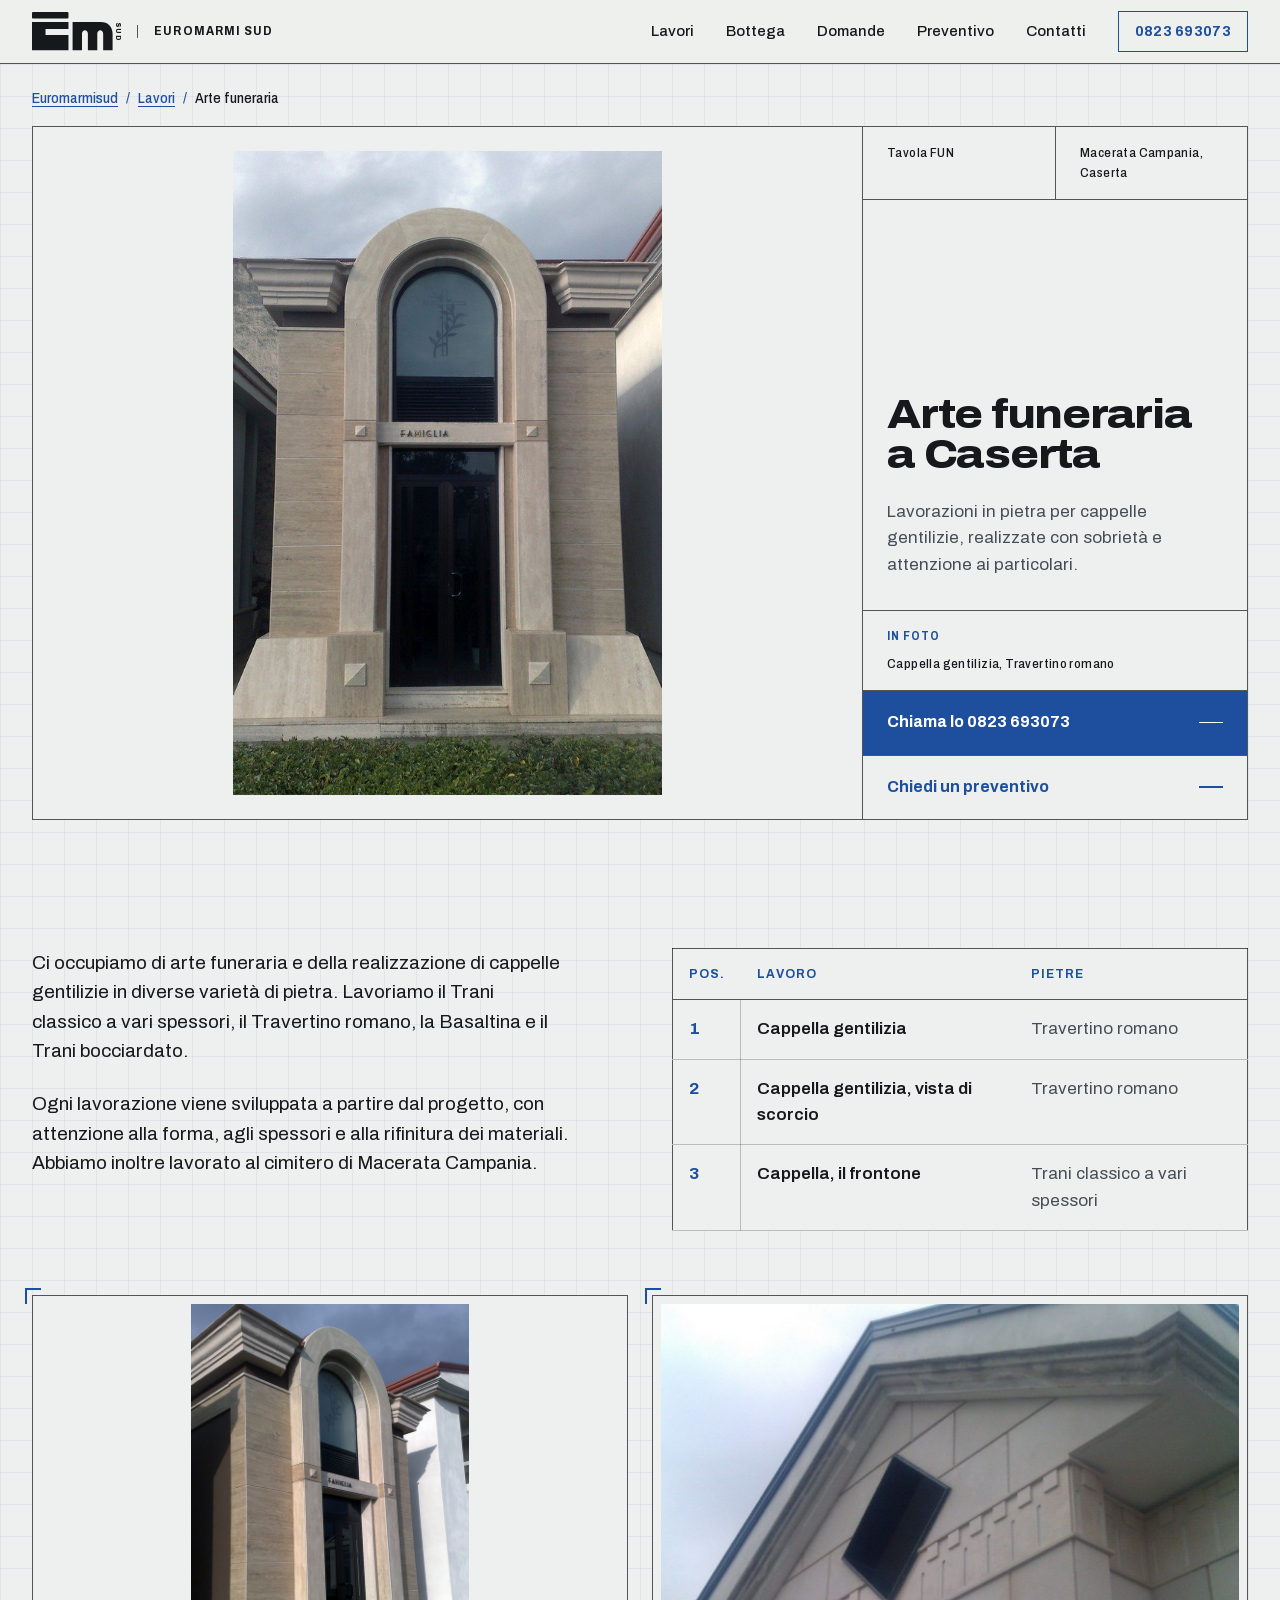
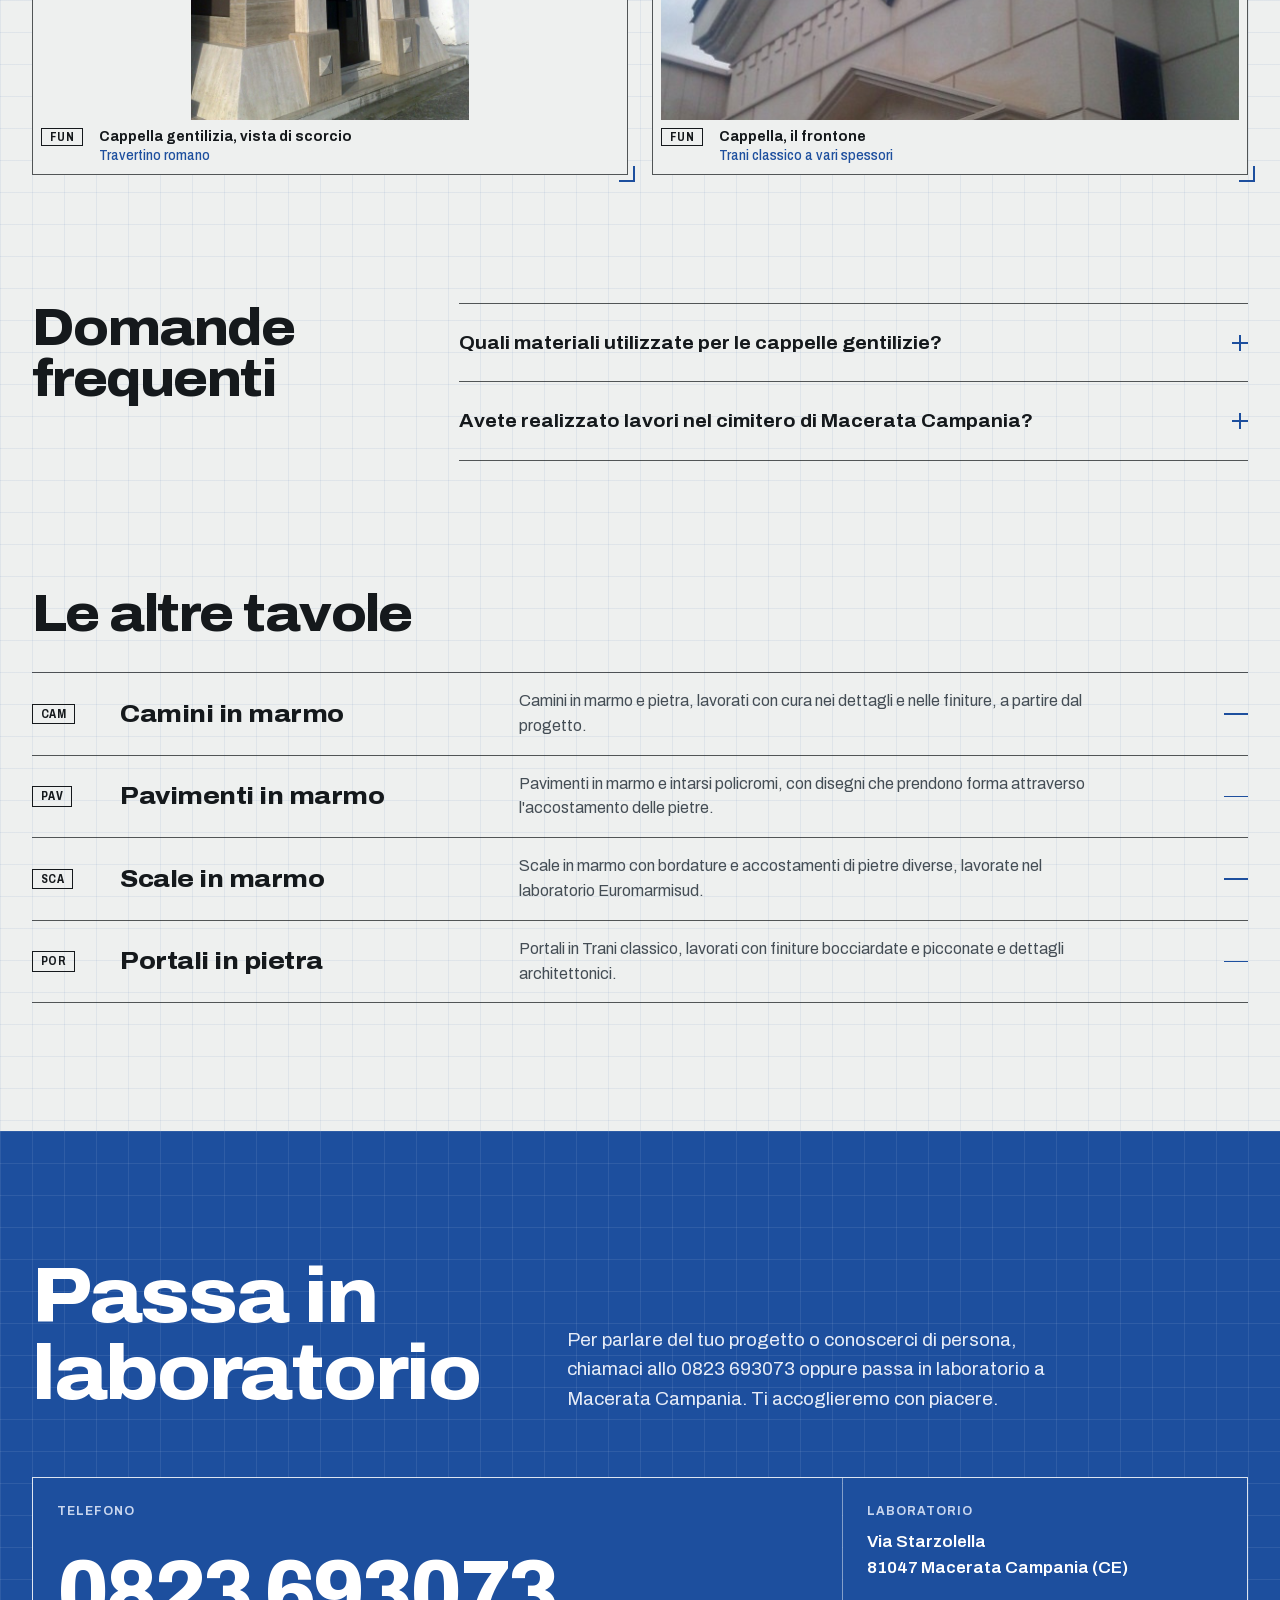
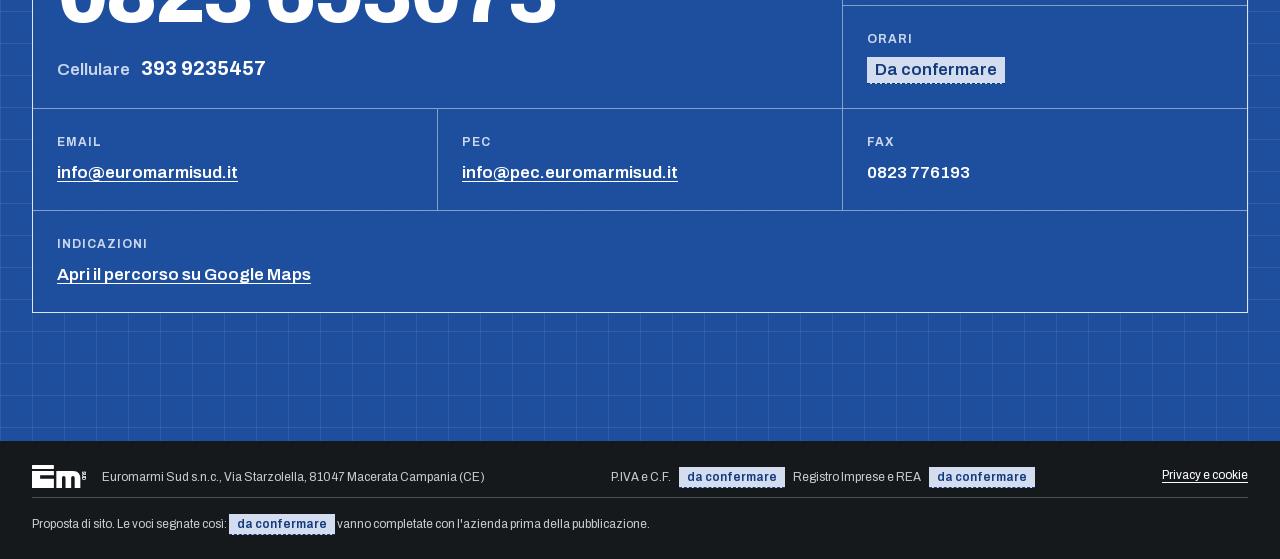
==== arte-funeraria.html @ 67f8120d "Proposta sito Euromarmisud, anteprima nascosta" ====
<!doctype html>
<html lang="it">
<head>
<meta name="robots" content="noindex, nofollow, noarchive">
<meta charset="utf-8">
<meta name="viewport" content="width=device-width, initial-scale=1">
<title>Arte funeraria a Caserta | Euromarmisud</title>
<meta name="description" content="Arte funeraria a Caserta: cappelle gentilizie in Trani classico, Travertino romano, Basaltina e Trani bocciardato.">
<link rel="canonical" href="https://www.euromarmisud.it/arte-funeraria.html">
<meta name="robots" content="index, follow">
<meta name="geo.region" content="IT-CE">
<meta name="geo.placename" content="Macerata Campania">
<meta property="og:type" content="website">
<meta property="og:locale" content="it_IT">
<meta property="og:site_name" content="Euromarmisud">
<meta property="og:title" content="Arte funeraria a Caserta | Euromarmisud">
<meta property="og:description" content="Arte funeraria a Caserta: cappelle gentilizie in Trani classico, Travertino romano, Basaltina e Trani bocciardato.">
<meta property="og:url" content="https://www.euromarmisud.it/arte-funeraria.html">
<meta property="og:image" content="https://www.euromarmisud.it/img/cappella-travertino-romano.jpg">
<meta name="theme-color" content="#eef0ef">
<link rel="icon" href="favicon.svg" type="image/svg+xml">
<link rel="preload" href="font/archivo-normal.woff2" as="font" type="font/woff2" crossorigin>
<link rel="stylesheet" href="stile.css">
<script type="application/ld+json">
{
  "@context": "https://schema.org",
  "@graph": [
    {
      "@type": "Service",
      "name": "Arte funeraria a Caserta",
      "description": "Arte funeraria a Caserta: cappelle gentilizie in Trani classico, Travertino romano, Basaltina e Trani bocciardato.",
      "url": "https://www.euromarmisud.it/arte-funeraria.html",
      "image": "https://www.euromarmisud.it/img/cappella-travertino-romano.jpg",
      "provider": {
        "@type": "HomeAndConstructionBusiness",
        "@id": "https://www.euromarmisud.it/#azienda",
        "name": "Euromarmisud",
        "telephone": "+39 0823 693073",
        "address": {
          "@type": "PostalAddress",
          "streetAddress": "Via Starzolella",
          "postalCode": "81047",
          "addressLocality": "Macerata Campania",
          "addressRegion": "CE",
          "addressCountry": "IT"
        }
      },
      "areaServed": {
        "@type": "AdministrativeArea",
        "name": "Provincia di Caserta"
      }
    },
    {
      "@type": "BreadcrumbList",
      "itemListElement": [
        {
          "@type": "ListItem",
          "position": 1,
          "name": "Euromarmisud",
          "item": "https://www.euromarmisud.it/"
        },
        {
          "@type": "ListItem",
          "position": 2,
          "name": "Arte funeraria",
          "item": "https://www.euromarmisud.it/arte-funeraria.html"
        }
      ]
    },
    {
      "@type": "FAQPage",
      "mainEntity": [
        {
          "@type": "Question",
          "name": "Quali materiali utilizzate per le cappelle gentilizie?",
          "acceptedAnswer": {
            "@type": "Answer",
            "text": "Lavoriamo Trani classico a vari spessori, Travertino romano, Basaltina e Trani bocciardato."
          }
        },
        {
          "@type": "Question",
          "name": "Avete realizzato lavori nel cimitero di Macerata Campania?",
          "acceptedAnswer": {
            "@type": "Answer",
            "text": "Sì, Euromarmisud ha eseguito lavorazioni presso il cimitero di Macerata Campania."
          }
        }
      ]
    }
  ]
}
</script>
</head>
<body>
<a class="salta" href="#inizio">Vai al contenuto</a>

<header class="testata">
  <a class="marchio" href="index.html" aria-label="Euromarmisud, torna all'inizio"><svg class="logo" xmlns="http://www.w3.org/2000/svg" viewBox="0 0 304 136" aria-hidden="true" focusable="false">
  <g fill="currentColor" fill-rule="evenodd">
    <rect x="0" y="0" width="124" height="22" rx="3"/>
    <path d="M0 34 H124 V58 H46 V78 H124 V130 H0 Z"/>
    <path d="M138 130 V34 H234 C258 34 274 50 274 74 V130 Z M170 130 V74 C170 66 175 62 180 62 C185 62 190 66 190 74 V130 Z M222 130 V74 C222 66 227 62 232 62 C237 62 242 66 242 74 V130 Z"/>
    <text x="284" y="34" transform="rotate(90 284 34)" font-family="Archivo, Arial, sans-serif" font-weight="800" font-size="26" letter-spacing="1">SUD</text>
  </g>
</svg><span>Euromarmi Sud</span></a>
  <a class="testata-tel" href="tel:+390823693073">0823 693073</a>
  <button class="menu-bottone" type="button" aria-expanded="false" aria-controls="menu"><span>Menu</span></button>
  <nav id="menu" aria-label="Sezioni">
    <ul>
      <li><a href="index.html#lavori">Lavori</a></li>
      <li><a href="index.html#bottega">Bottega</a></li>
      <li><a href="index.html#domande">Domande</a></li>
      <li><a href="index.html#preventivo">Preventivo</a></li>
      <li><a href="index.html#contatti">Contatti</a></li>
    </ul>
  </nav>
</header>

<main id="inizio">
  <nav class="percorso" aria-label="Percorso"><ol><li><a href="index.html">Euromarmisud</a></li><li><a href="index.html#lavori">Lavori</a></li><li aria-current="page">Arte funeraria</li></ol></nav>

  <section class="apertura foglio" aria-labelledby="titolo">
    <figure class="foglio-foto">
      <img src="img/cappella-travertino-romano.jpg" alt="Cappella gentilizia in Travertino romano, lavoro di Euromarmisud a Macerata Campania" width="576" height="864" fetchpriority="high">
    </figure>
    <div class="cartiglio">
      <div class="cartiglio-riga duo">
        <span>Tavola FUN</span>
        <span>Macerata Campania, Caserta</span>
      </div>
      <div class="cartiglio-titolo">
        <h1 id="titolo">Arte funeraria a Caserta</h1>
        <p>Lavorazioni in pietra per cappelle gentilizie, realizzate con sobrietà e attenzione ai particolari.</p>
      </div>
      <div class="cartiglio-riga cartiglio-dati">
        <span><b>In foto</b>Cappella gentilizia, Travertino romano</span>
      </div>
      <div class="cartiglio-azioni">
        <a class="bottone pieno" href="tel:+390823693073">Chiama lo 0823 693073</a>
        <a class="bottone" href="index.html?lavoro=funeraria#preventivo">Chiedi un preventivo</a>
      </div>
    </div>
  </section>

  <section class="scheda" aria-label="Il lavoro">
    <div class="scheda-testo">
      <p>Ci occupiamo di arte funeraria e della realizzazione di cappelle gentilizie in diverse varietà di pietra. Lavoriamo il Trani classico a vari spessori, il Travertino romano, la Basaltina e il Trani bocciardato.</p><p>Ogni lavorazione viene sviluppata a partire dal progetto, con attenzione alla forma, agli spessori e alla rifinitura dei materiali. Abbiamo inoltre lavorato al cimitero di Macerata Campania.</p>
    </div>
    <div class="distinta">
      <table>
        <caption class="salta-visivo">Lavori e pietre di questa tavola</caption>
        <thead><tr><th scope="col">Pos.</th><th scope="col">Lavoro</th><th scope="col">Pietre</th></tr></thead>
        <tbody><tr><td>1</td><td>Cappella gentilizia</td><td>Travertino romano</td></tr><tr><td>2</td><td>Cappella gentilizia, vista di scorcio</td><td>Travertino romano</td></tr><tr><td>3</td><td>Cappella, il frontone</td><td>Trani classico a vari spessori</td></tr></tbody>
      </table>
    </div>
  </section>

  <section class="pagina-tavole" aria-label="Altri lavori di questa tavola">
    <ol class="tavole poche">
      <li class="tav">
        <figure>
          <img src="img/cappella-travertino-romano-2.jpg" alt="Cappella gentilizia, vista di scorcio in Travertino romano, lavoro di Euromarmisud in provincia di Caserta" width="576" height="864" loading="lazy" class="intera">
          <figcaption><span class="tav-n">FUN</span><span class="tav-t">Cappella gentilizia, vista di scorcio</span><span class="tav-m">Travertino romano</span></figcaption>
        </figure>
      </li>
      <li class="tav">
        <figure>
          <img src="img/cappella-trani-frontone.jpg" alt="Cappella, il frontone in Trani classico a vari spessori, lavoro di Euromarmisud in provincia di Caserta" width="576" height="528" loading="lazy">
          <figcaption><span class="tav-n">FUN</span><span class="tav-t">Cappella, il frontone</span><span class="tav-m">Trani classico a vari spessori</span></figcaption>
        </figure>
      </li>
    </ol>
  </section>

  <section class="domande" aria-labelledby="domande-titolo">
    <h2 id="domande-titolo">Domande frequenti</h2>
    <div class="note">
      <details><summary>Quali materiali utilizzate per le cappelle gentilizie?</summary><p>Lavoriamo Trani classico a vari spessori, Travertino romano, Basaltina e Trani bocciardato.</p></details>
      <details><summary>Avete realizzato lavori nel cimitero di Macerata Campania?</summary><p>Sì, Euromarmisud ha eseguito lavorazioni presso il cimitero di Macerata Campania.</p></details>
    </div>
  </section>

  <section class="altre" aria-labelledby="altre-titolo">
    <h2 id="altre-titolo">Le altre tavole</h2>
    <ul class="indice-tavole">
      <li><a href="camini-in-marmo.html"><span class="tav-n">CAM</span><span class="indice-nome">Camini in marmo</span><span class="indice-frase">Camini in marmo e pietra, lavorati con cura nei dettagli e nelle finiture, a partire dal progetto.</span></a></li>
      <li><a href="pavimenti-e-intarsi.html"><span class="tav-n">PAV</span><span class="indice-nome">Pavimenti in marmo</span><span class="indice-frase">Pavimenti in marmo e intarsi policromi, con disegni che prendono forma attraverso l&#x27;accostamento delle pietre.</span></a></li>
      <li><a href="scale-in-marmo.html"><span class="tav-n">SCA</span><span class="indice-nome">Scale in marmo</span><span class="indice-frase">Scale in marmo con bordature e accostamenti di pietre diverse, lavorate nel laboratorio Euromarmisud.</span></a></li>
      <li><a href="portali-in-pietra.html"><span class="tav-n">POR</span><span class="indice-nome">Portali in pietra</span><span class="indice-frase">Portali in Trani classico, lavorati con finiture bocciardate e picconate e dettagli architettonici.</span></a></li>
    </ul>
  </section>

  <section class="contatti" id="contatti" aria-labelledby="contatti-titolo">
    <h2 id="contatti-titolo">Passa in laboratorio</h2>
    <p class="contatti-invito">Per parlare del tuo progetto o conoscerci di persona, chiamaci allo 0823 693073 oppure passa in laboratorio a Macerata Campania. Ti accoglieremo con piacere.</p>
    <dl class="cartiglio-blu">
      <div class="cella telefono"><dt>Telefono</dt><dd><a href="tel:+390823693073">0823 693073</a><span class="cellulare">Cellulare <a href="tel:+393939235457">393 9235457</a></span></dd></div>
      <div class="cella"><dt>Laboratorio</dt><dd><address>Via Starzolella<br>81047 Macerata Campania (CE)</address></dd></div>
      <div class="cella"><dt>Orari</dt><dd><span class="da-confermare">Da confermare</span></dd></div>
      <div class="cella"><dt>Email</dt><dd><a href="mailto:info@euromarmisud.it">info@euromarmisud.it</a></dd></div>
      <div class="cella"><dt>PEC</dt><dd><a href="mailto:info@pec.euromarmisud.it">info@pec.euromarmisud.it</a></dd></div>
      <div class="cella"><dt>Fax</dt><dd>0823 776193</dd></div>
      <div class="cella strada larga"><dt>Indicazioni</dt><dd><a href="https://www.google.com/maps/search/?api=1&amp;query=Euromarmi%20Sud%20Via%20Starzolella%20Macerata%20Campania" rel="noopener">Apri il percorso su Google Maps</a></dd></div>
    </dl>
  </section>
</main>

<footer class="piede">
  <span class="piede-marchio"><svg class="logo" xmlns="http://www.w3.org/2000/svg" viewBox="0 0 304 136" aria-hidden="true" focusable="false">
  <g fill="currentColor" fill-rule="evenodd">
    <rect x="0" y="0" width="124" height="22" rx="3"/>
    <path d="M0 34 H124 V58 H46 V78 H124 V130 H0 Z"/>
    <path d="M138 130 V34 H234 C258 34 274 50 274 74 V130 Z M170 130 V74 C170 66 175 62 180 62 C185 62 190 66 190 74 V130 Z M222 130 V74 C222 66 227 62 232 62 C237 62 242 66 242 74 V130 Z"/>
    <text x="284" y="34" transform="rotate(90 284 34)" font-family="Archivo, Arial, sans-serif" font-weight="800" font-size="26" letter-spacing="1">SUD</text>
  </g>
</svg>Euromarmi Sud s.n.c., Via Starzolella, 81047 Macerata Campania (CE)</span>
  <span class="piede-legale">P.IVA e C.F. <span class="da-confermare">da confermare</span> Registro Imprese e REA <span class="da-confermare">da confermare</span></span>
  <a href="privacy-e-cookie.html">Privacy e cookie</a>
  <p class="piede-nota">Proposta di sito. Le voci segnate così: <span class="da-confermare">da confermare</span> vanno completate con l'azienda prima della pubblicazione.</p>
</footer>

<script src="tavole.js" defer></script>
</body>
</html>
---- stile.css ----
@font-face {
  font-family: "Archivo";
  src: url("font/archivo-normal.woff2") format("woff2");
  font-weight: 100 900;
  font-stretch: 62% 125%;
  font-style: normal;
  font-display: swap;
}
@font-face {
  font-family: "Archivo";
  src: url("font/archivo-italic.woff2") format("woff2");
  font-weight: 100 900;
  font-stretch: 62% 125%;
  font-style: italic;
  font-display: swap;
}

:root {
  --carrara: #eef0ef;
  --carrara-2: #e1e5e4;
  --inchiostro: #15191c;
  --inchiostro-2: #444d55;
  --azul: #1d4f9e;
  --azul-scuro: #133b7c;
  --azul-velo: #d3ddef;
  --linea: rgba(21, 25, 28, 0.24);
  --linea-forte: rgba(21, 25, 28, 0.72);
  --griglia: rgba(29, 79, 158, 0.07);
  --margine: 32px;
  --ritmo: 128px;
  color-scheme: light;
}

*, *::before, *::after { box-sizing: border-box; }

html {
  scroll-behavior: smooth;
  scroll-padding-top: 80px;
  scrollbar-color: var(--inchiostro-2) var(--carrara-2);
  -webkit-text-size-adjust: 100%;
}

body {
  margin: 0;
  background-color: var(--carrara);
  background-image:
    linear-gradient(var(--griglia) 1px, transparent 1px),
    linear-gradient(90deg, var(--griglia) 1px, transparent 1px);
  background-size: 32px 32px;
  color: var(--inchiostro);
  font-family: "Archivo", system-ui, sans-serif;
  font-size: 1.0625rem;
  line-height: 1.55;
  font-stretch: 100%;
  caret-color: var(--azul);
  text-rendering: optimizeLegibility;
}

::selection { background: var(--azul); color: #fff; }

img { display: block; max-width: 100%; height: auto; }

a { color: inherit; text-underline-offset: 0.2em; text-decoration-thickness: 1px; }

:focus-visible { outline: 2px solid var(--azul); outline-offset: 4px; }

h1, h2, h3 { margin: 0; font-weight: 800; text-wrap: balance; }
p { margin: 0; text-wrap: pretty; }

.salta {
  position: absolute; left: 16px; top: -64px; z-index: 20;
  background: var(--azul); color: #fff; padding: 8px 16px; text-decoration: none;
}
.salta:focus { top: 16px; }

/* Testata */
.testata {
  position: sticky; top: 0; z-index: 10;
  display: flex; align-items: center; gap: 32px;
  height: 64px; padding: 0 var(--margine);
  background: rgba(238, 240, 239, 0.94);
  border-bottom: 1px solid var(--linea-forte);
}
.marchio {
  display: flex; align-items: center; gap: 16px; text-decoration: none; line-height: 1;
  font-size: 0.8125rem; font-weight: 700; font-stretch: 85%; letter-spacing: 0.08em; text-transform: uppercase;
}
.marchio .logo { height: 40px; width: auto; }
.marchio span { padding-left: 16px; border-left: 1px solid var(--linea-forte); }
.cella.telefono dd { display: flex; flex-direction: column; gap: 16px; }
.cellulare { font-weight: 600; color: #c9d6ee; }
.cellulare a { color: #fff; font-size: 1.25rem; font-weight: 700; text-decoration: none; margin-left: 8px; font-variant-numeric: tabular-nums; }
.piede-marchio { display: flex; align-items: center; gap: 16px; }
.piede-marchio .logo { height: 24px; width: auto; color: #fff; }
.testata nav { margin-left: auto; order: 1; }
.testata-tel { order: 2; }
.menu-bottone { display: none; }
.testata ul { display: flex; gap: 32px; margin: 0; padding: 0; list-style: none; }
.testata nav a, .testata-tel {
  font-size: 0.9375rem; font-weight: 500; text-decoration: none;
  padding: 8px 0; border-bottom: 1px solid transparent;
  transition: border-color 200ms ease-out, color 200ms ease-out;
}
.testata nav a:hover { border-color: var(--inchiostro); }
.testata-tel {
  font-weight: 700; font-stretch: 88%; color: var(--azul);
  font-variant-numeric: tabular-nums; letter-spacing: 0.02em;
  padding: 8px 16px; border: 1px solid var(--azul);
}
.testata-tel:hover { background: var(--azul); color: #fff; }

/* Apertura: tavola e cartiglio */
.apertura {
  display: grid;
  grid-template-columns: minmax(0, 1fr) clamp(360px, 30vw, 480px);
  margin: 24px var(--margine) 0;
  min-height: min(calc(100svh - 112px), 880px);
  border: 1px solid var(--linea-forte);
  background: var(--carrara);
}
.tavola-grande {
  margin: 0; padding: 24px;
  border-right: 1px solid var(--linea-forte);
  display: flex; flex-direction: column; justify-content: center; gap: 16px;
}
.disegno { width: 100%; height: auto; display: block; overflow: visible; }
.disegno .cornice-foto { fill: none; stroke: var(--inchiostro); stroke-width: 1.5; }
.disegno path { fill: none; vector-effect: non-scaling-stroke; }
.disegno .traccia path { stroke: var(--azul); stroke-width: 2; opacity: 0.9; }
.disegno .quote path { stroke: var(--azul); stroke-width: 1.25; }
.disegno .tick { stroke: var(--azul); stroke-width: 1.5; fill: none; }
.disegno .richiami path { stroke: var(--inchiostro); stroke-width: 1; }
.disegno text {
  font-family: "Archivo", sans-serif; font-size: 26px; font-weight: 600;
  font-stretch: 80%; fill: var(--inchiostro); letter-spacing: 0.02em;
}
.disegno .quote text { fill: var(--azul); font-size: 32px; font-weight: 700; font-variant-numeric: tabular-nums; }
.disegno .richiami .piccolo { font-size: 22px; font-weight: 400; fill: var(--inchiostro-2); }
.disegno .numeri, .richiami-lista { display: none; }
.disegno .numeri circle { fill: var(--azul); }
.disegno .numeri text { fill: #fff; font-size: 28px; font-weight: 800; }
.richiami-lista {
  margin: 0; padding: 0; list-style: none; counter-reset: richiamo;
  font-size: 0.875rem; font-weight: 600; font-stretch: 85%;
}
.richiami-lista li { counter-increment: richiamo; display: flex; align-items: center; gap: 8px; padding: 8px 0; border-top: 1px solid var(--linea); }
.richiami-lista li::before {
  content: counter(richiamo); display: grid; place-items: center; flex: none;
  width: 24px; height: 24px; border-radius: 50%; background: var(--azul); color: #fff; font-size: 0.75rem; font-weight: 800;
}
.tavola-grande figcaption {
  font-size: 0.8125rem; font-stretch: 80%; font-weight: 500;
  letter-spacing: 0.04em; color: var(--inchiostro-2);
}

.cartiglio { display: grid; grid-template-rows: auto 1fr auto auto; }
.cartiglio-riga {
  display: grid; border-bottom: 1px solid var(--linea-forte);
  font-size: 0.8125rem; font-stretch: 85%; font-weight: 500; letter-spacing: 0.03em;
}
.cartiglio-riga.duo { grid-template-columns: 1fr 1fr; }
.cartiglio-riga span { padding: 16px 24px; }
.cartiglio-riga span + span { border-left: 1px solid var(--linea-forte); }
.cartiglio-riga b {
  display: block; margin-bottom: 8px; font-weight: 700; text-transform: uppercase;
  letter-spacing: 0.08em; font-size: 0.75rem; color: var(--azul);
}
.cartiglio-titolo {
  display: flex; flex-direction: column; justify-content: flex-end; gap: 24px;
  padding: 48px 24px 32px; border-bottom: 1px solid var(--linea-forte);
}
.cartiglio-titolo h1 {
  font-size: clamp(2.25rem, 3.2vw, 3.5rem); line-height: 0.98;
  font-stretch: 112%; letter-spacing: -0.03em;
}
.cartiglio-titolo p { font-size: 1.0625rem; color: var(--inchiostro-2); max-width: 40ch; }
.cartiglio-azioni { display: grid; }
.cartiglio-azioni .bottone + .bottone { border-top: 1px solid var(--linea-forte); }
.bottone {
  display: flex; align-items: center; justify-content: space-between; gap: 16px;
  min-height: 64px; padding: 16px 24px;
  font-weight: 700; font-stretch: 100%; text-decoration: none; font-size: 1rem;
  transition: background-color 200ms ease-out, color 200ms ease-out;
}
.bottone::after {
  content: ""; width: 24px; height: 1.5px; background: currentColor; flex: none;
  transform-origin: right center;
  transition: transform 240ms cubic-bezier(0.16, 1, 0.3, 1);
}
.bottone:hover::after { transform: scaleX(1.667); }
.bottone.pieno { background: var(--azul); color: #fff; }
.bottone.pieno:hover { background: var(--azul-scuro); }
.bottone:not(.pieno) { color: var(--azul); border-top: 1px solid var(--linea-forte); }
.bottone:not(.pieno):hover { background: var(--azul-velo); }

/* Animazione del disegno */
.anima .disegno .traccia path,
.anima .disegno .quote path,
.anima .disegno .richiami path {
  stroke-dasharray: 1; stroke-dashoffset: 1;
  animation: traccia 1400ms cubic-bezier(0.16, 1, 0.3, 1) forwards;
}
.anima .disegno .traccia path:nth-child(2) { animation-delay: 120ms; }
.anima .disegno .traccia path:nth-child(3) { animation-delay: 240ms; }
.anima .disegno .traccia path:nth-child(4) { animation-delay: 360ms; }
.anima .disegno .traccia path:nth-child(5) { animation-delay: 480ms; }
.anima .disegno .traccia path:nth-child(6) { animation-delay: 600ms; }
.anima .disegno .quote path { animation-delay: 900ms; animation-duration: 900ms; }
.anima .disegno .richiami path { animation-delay: 1300ms; animation-duration: 900ms; }
.anima .disegno text, .anima .disegno marker path {
  opacity: 0; animation: compare 600ms ease-out forwards; animation-delay: 1500ms;
}
.anima .disegno .tick { opacity: 0; }
@keyframes traccia { to { stroke-dashoffset: 0; } }
@keyframes compare { to { opacity: 1; } }

/* Lavori */
.lavori { padding: var(--ritmo) var(--margine) 0; }
.lavori-testa {
  display: grid; grid-template-columns: minmax(0, 7fr) minmax(0, 5fr); gap: 48px;
  align-items: end; margin-bottom: 48px;
}
h2 {
  font-size: clamp(2rem, 4vw, 3.75rem); line-height: 1; font-stretch: 112%;
  letter-spacing: -0.03em;
}
.lavori-testa p { color: var(--inchiostro-2); max-width: 48ch; }

.filtri {
  border-top: 1px solid var(--linea-forte); border-bottom: 1px solid var(--linea-forte);
  margin-bottom: 32px;
}
.filtro-tipo { display: flex; flex-wrap: wrap; gap: 8px; padding: 16px 0; border-bottom: 1px solid var(--linea); }
.filtro-tipo button, .azzera {
  font: inherit; font-size: 0.9375rem; font-weight: 600; cursor: pointer;
  min-height: 48px; padding: 8px 16px; color: var(--inchiostro);
  background: transparent; border: 1px solid var(--linea-forte); border-radius: 0;
  transition: background-color 160ms ease-out, color 160ms ease-out;
}
.filtro-tipo button:hover { background: var(--azul-velo); }
.filtro-tipo button[aria-pressed="true"] { background: var(--azul); border-color: var(--azul); color: #fff; }

.legenda { display: grid; grid-template-columns: minmax(0, 3fr) minmax(0, 9fr); gap: 32px; padding: 24px 0; }
.legenda-testo { font-size: 0.9375rem; color: var(--inchiostro-2); }
.campioni {
  display: flex; flex-wrap: wrap; gap: 16px 8px; margin: 0; padding: 0; list-style: none;
}
.campioni button {
  display: flex; flex-direction: column; align-items: flex-start; gap: 8px; width: 96px;
  padding: 0; font: inherit; font-size: 0.75rem; font-weight: 600; font-stretch: 85%;
  line-height: 1.25; text-align: left; letter-spacing: 0.02em;
  color: var(--inchiostro); background: none; border: 0; cursor: pointer;
}
.campioni img {
  width: 96px; height: 64px; object-fit: cover;
  outline: 1px solid var(--linea-forte); outline-offset: 0;
  transition: outline-color 160ms ease-out, outline-offset 160ms ease-out, filter 200ms ease-out;
}
.campioni button:hover img { outline-offset: 4px; }
.campioni button[aria-pressed="true"] { color: var(--azul); }
.campioni button[aria-pressed="true"] img { outline: 2px solid var(--azul); outline-offset: 4px; }

.vuoto { display: flex; align-items: center; gap: 16px; padding: 32px 0; color: var(--inchiostro-2); }
.vuoto[hidden] { display: none; }

.tavole {
  display: grid; grid-template-columns: repeat(12, minmax(0, 1fr));
  grid-auto-rows: 320px; grid-auto-flow: dense; gap: 24px;
  margin: 0; padding: 0; list-style: none;
}
.tav { grid-column: span 4; min-height: 0; transition: opacity 320ms ease-out, filter 320ms ease-out; }
.tav.larga { grid-column: span 8; grid-row: span 2; }
.tav.alta { grid-row: span 2; }
.tav[hidden] { display: none; }
.tav.spenta { opacity: 0.2; filter: grayscale(1); }
.tav figure {
  position: relative; height: 100%; margin: 0; display: flex; flex-direction: column;
  background: var(--carrara); border: 1px solid var(--linea-forte); padding: 8px;
}
.tav figure::before, .tav figure::after, .bottega-mano::before {
  content: ""; position: absolute; width: 16px; height: 16px; pointer-events: none;
  border-color: var(--azul); border-style: solid; border-width: 0;
}
.tav figure::before { top: -8px; left: -8px; border-top-width: 2px; border-left-width: 2px; }
.tav figure::after { bottom: -8px; right: -8px; border-bottom-width: 2px; border-right-width: 2px; }
.tav img { flex: 1; min-height: 0; width: 100%; object-fit: cover; }
.tav figcaption {
  display: grid; grid-template-columns: auto 1fr; column-gap: 16px; row-gap: 0;
  padding: 8px 0 0; font-size: 0.875rem; line-height: 1.35;
}
.tav-n, .bottega-mano .tav-n {
  grid-row: span 2; align-self: start; padding: 0 8px;
  font-size: 0.75rem; font-weight: 700; font-stretch: 80%; letter-spacing: 0.04em;
  border: 1px solid var(--inchiostro); font-variant-numeric: tabular-nums;
}
.tav-t { font-weight: 700; }
.tav-m, .bottega-mano .tav-m { color: var(--azul); font-stretch: 90%; font-weight: 500; }

.progetti {
  display: grid; grid-template-columns: minmax(0, 3fr) minmax(0, 4fr) minmax(0, 5fr); gap: 32px;
  margin-top: 64px; padding-top: 24px; border-top: 1px solid var(--linea-forte);
}
.progetti h3 { font-size: 1.5rem; font-stretch: 112%; letter-spacing: -0.02em; line-height: 1.1; }
.progetti p { color: var(--inchiostro-2); }
.progetti ul { margin: 0; padding: 0; list-style: none; columns: 2; column-gap: 32px; }
.progetti li { padding: 8px 0; border-bottom: 1px solid var(--linea); break-inside: avoid; font-weight: 500; }

/* Bottega */
.bottega {
  display: grid; grid-template-columns: repeat(12, minmax(0, 1fr)); gap: 48px 32px;
  padding: var(--ritmo) var(--margine) 0;
}
.bottega-storia { grid-column: 1 / span 6; display: flex; flex-direction: column; gap: 24px; }
.bottega-storia h2 { margin-bottom: 16px; }
.bottega-storia p { max-width: 62ch; }
.bottega-mano { grid-column: 8 / span 5; margin: 0; align-self: end; position: relative; }
.bottega-mano::before { top: -8px; left: -8px; border-top-width: 2px; border-left-width: 2px; }
.bottega-mano figcaption { display: grid; grid-template-columns: auto 1fr; column-gap: 16px; }
.bottega-mano .mano { grid-column: 1 / -1; margin-top: 16px; }
.bottega-mano img { width: 100%; aspect-ratio: 4 / 3; object-fit: cover; border: 1px solid var(--linea-forte); padding: 8px; background: var(--carrara); }
.bottega-mano figcaption { margin-top: 16px; font-size: 0.9375rem; }
.bottega-mano .mano { color: var(--inchiostro-2); max-width: 48ch; }

.distinta { grid-column: 1 / -1; display: grid; grid-template-columns: minmax(0, 4fr) minmax(0, 8fr); gap: 32px; }
.distinta h3 { font-size: 1.5rem; font-stretch: 112%; letter-spacing: -0.02em; line-height: 1.1; margin-bottom: 16px; }
.distinta > p { color: var(--inchiostro-2); grid-column: 1; grid-row: 2; align-self: start; }
.distinta { grid-template-rows: auto auto 1fr; }
.distinta table { grid-column: 2; grid-row: 1 / span 3; width: 100%; border-collapse: collapse; border: 1px solid var(--linea-forte); background: var(--carrara); }
.distinta th, .distinta td { padding: 16px; text-align: left; border-bottom: 1px solid var(--linea); vertical-align: top; }
.distinta th {
  font-size: 0.75rem; font-weight: 700; text-transform: uppercase; letter-spacing: 0.08em;
  color: var(--azul); border-bottom-color: var(--linea-forte);
}
.distinta td:first-child { width: 64px; font-variant-numeric: tabular-nums; font-weight: 700; color: var(--azul); border-right: 1px solid var(--linea); }
.distinta td:nth-child(2) { font-weight: 600; }
.distinta td:last-child { color: var(--inchiostro-2); }

/* Domande */
.domande {
  display: grid; grid-template-columns: minmax(0, 4fr) minmax(0, 8fr); gap: 32px;
  padding: var(--ritmo) var(--margine);
}
.note { border-top: 1px solid var(--linea-forte); }
.note details { border-bottom: 1px solid var(--linea-forte); }
.note summary {
  display: flex; justify-content: space-between; align-items: center; gap: 24px;
  padding: 24px 0; cursor: pointer; list-style: none;
  font-size: 1.1875rem; font-weight: 700; font-stretch: 105%;
}
.note summary::-webkit-details-marker { display: none; }
.note summary::after {
  content: ""; flex: none; width: 16px; height: 16px;
  background:
    linear-gradient(var(--azul), var(--azul)) center / 16px 2px no-repeat,
    linear-gradient(var(--azul), var(--azul)) center / 2px 16px no-repeat;
  transition: transform 240ms cubic-bezier(0.16, 1, 0.3, 1);
}
.note details[open] summary::after { transform: rotate(45deg); }
.note summary:hover { color: var(--azul); }
.note details p { padding: 0 48px 24px 0; color: var(--inchiostro-2); max-width: 64ch; }

/* Contatti: il cartiglio blu */
.contatti {
  background-color: var(--azul);
  background-image:
    linear-gradient(rgba(255, 255, 255, 0.08) 1px, transparent 1px),
    linear-gradient(90deg, rgba(255, 255, 255, 0.08) 1px, transparent 1px);
  background-size: 32px 32px;
  color: #fff;
  padding: var(--ritmo) var(--margine);
  display: grid; grid-template-columns: minmax(0, 5fr) minmax(0, 7fr); gap: 32px 48px;
}
.contatti ::selection { background: #fff; color: var(--azul); }
.contatti :focus-visible { outline-color: #fff; }
.contatti h2 { font-size: clamp(2.5rem, 6vw, 5.5rem); }
.contatti-invito { align-self: end; font-size: 1.1875rem; max-width: 44ch; color: #e6ecf7; }
.cartiglio-blu {
  grid-column: 1 / -1; margin: 32px 0 0;
  display: grid; grid-template-columns: repeat(3, minmax(0, 1fr));
  gap: 1px; background: rgba(255, 255, 255, 0.45);
  border: 1px solid rgba(255, 255, 255, 0.72);
}
.cella { padding: 24px; background: var(--azul); }
.cella.telefono { grid-column: span 2; grid-row: span 2; display: flex; flex-direction: column; justify-content: space-between; }
.cella.telefono > dd > a {
  font-size: clamp(2.5rem, 7vw, 6rem); font-weight: 800; font-stretch: 90%;
  letter-spacing: -0.03em; line-height: 1; text-decoration: none; font-variant-numeric: tabular-nums;
}
.cella.telefono > dd > a:hover { text-decoration: underline; text-decoration-thickness: 2px; }
.cella dt {
  font-size: 0.75rem; font-weight: 700; text-transform: uppercase; letter-spacing: 0.08em;
  color: #c9d6ee; margin-bottom: 8px;
}
.cella dd { margin: 0; font-weight: 600; overflow-wrap: anywhere; }
.cella address { font-style: normal; }

.piede {
  display: flex; flex-wrap: wrap; justify-content: space-between; gap: 8px 32px;
  padding: 24px var(--margine); background: var(--inchiostro); color: #c5cbd0;
  font-size: 0.8125rem; font-stretch: 90%;
}

/* Schermi medi */
@media (max-width: 1100px) {
  .testata ul { gap: 24px; }
  .apertura { grid-template-columns: 1fr; }
  .cartiglio { order: -1; border-bottom: 1px solid var(--linea-forte); }
  .tavola-grande { border-right: 0; }
  .cartiglio-azioni { grid-template-columns: 1fr 1fr; }
  .bottone:not(.pieno) { border-top: 0; border-left: 1px solid var(--linea-forte); }
  .tavole { grid-template-columns: repeat(2, minmax(0, 1fr)); grid-auto-rows: 280px; }
  .tav, .tav.alta { grid-column: span 1; }
  .tav.larga { grid-column: span 2; }
  .legenda { grid-template-columns: 1fr; gap: 16px; }
  .bottega-storia { grid-column: 1 / -1; }
  .bottega-mano { grid-column: 1 / span 9; }
  .distinta { grid-template-columns: 1fr; }
  .distinta > p, .distinta table { grid-column: 1; grid-row: auto; }
  .progetti { grid-template-columns: 1fr 1fr; }
  .progetti ul { grid-column: 1 / -1; }
}

/* Telefono */
@media (max-width: 720px) {
  :root { --margine: 16px; --ritmo: 80px; }
  body { font-size: 1rem; }
  .testata { gap: 16px; height: 56px; }
  .testata-tel { order: 0; margin-left: auto; padding: 8px; min-height: 40px; display: flex; align-items: center; font-size: 0.875rem; }
  .menu-bottone {
    display: flex; align-items: center; order: 1; min-height: 40px; padding: 8px; cursor: pointer;
    font: inherit; font-size: 0.875rem; font-weight: 700; color: var(--inchiostro);
    background: none; border: 1px solid var(--linea-forte); border-radius: 0;
  }
  .testata nav {
    display: none; position: absolute; top: 56px; left: 0; right: 0; margin: 0; order: 2;
    background: var(--carrara); border-bottom: 1px solid var(--linea-forte);
  }
  .testata nav.aperto { display: block; }
  .testata ul { display: block; }
  .testata nav li + li { border-top: 1px solid var(--linea); }
  .testata nav a { display: flex; align-items: center; min-height: 56px; padding: 8px 16px; font-size: 1.0625rem; font-weight: 600; }
  .marchio { min-height: 48px; }
  .marchio .logo { height: 32px; }
  .marchio span { display: none; }
  .apertura { margin-top: 16px; }
  .cartiglio-riga span { padding: 8px 16px; }
  .cartiglio-titolo { padding: 32px 16px 24px; gap: 16px; }
  .cartiglio-azioni { grid-template-columns: 1fr; }
  .bottone { padding: 16px; }
  .bottone:not(.pieno) { border-left: 0; border-top: 1px solid var(--linea-forte); }
  .tavola-grande { padding: 16px 8px 16px 16px; }
  .lavori-testa { grid-template-columns: 1fr; gap: 16px; margin-bottom: 32px; }
  .campioni { flex-wrap: nowrap; overflow-x: auto; margin: 0 -16px; padding: 8px 16px; scrollbar-width: thin; }
  .campioni li { flex: none; }
  .campioni button, .campioni img { width: 80px; }
  .campioni img { height: 56px; }
  .tavole { grid-template-columns: 1fr; grid-auto-rows: auto; gap: 16px; }
  .tav, .tav.alta, .tav.larga { grid-column: auto; grid-row: auto; }
  .tav img { aspect-ratio: 3 / 2; flex: none; }
  .tav.alta img { aspect-ratio: 4 / 5; }
  .progetti { grid-template-columns: 1fr; gap: 16px; }
  .progetti ul { columns: 1; }
  .bottega { grid-template-columns: 1fr; gap: 40px; }
  .bottega-storia, .bottega-mano, .distinta { grid-column: 1; }
  .distinta th, .distinta td { padding: 8px; font-size: 0.9375rem; }
  .distinta td:first-child { width: 40px; }
  .domande { grid-template-columns: 1fr; gap: 16px; }
  .note summary { font-size: 1.0625rem; padding: 16px 0; }
  .note details p { padding-right: 0; }
  .contatti { grid-template-columns: 1fr; }
  .cartiglio-blu { grid-template-columns: 1fr; margin-top: 16px; }
  .cella { padding: 16px; }
  .disegno .richiami { display: none; }
  .disegno .numeri, .richiami-lista { display: block; }
  .apertura { display: flex; flex-direction: column; min-height: 0; }
  .cartiglio { order: -1; display: flex; flex-direction: column; border-bottom: 1px solid var(--linea-forte); }
  .cartiglio-azioni { order: 3; }
  .cartiglio-azioni + .cartiglio-dati, .cartiglio-dati { order: 4; border-bottom: 0; border-top: 1px solid var(--linea-forte); }
  .cartiglio-titolo { order: 2; }
  .disegno .quote text { font-size: 48px; }
  .cella.telefono { grid-column: auto; grid-row: auto; }
}

/* Da confermare: visibile ma non urlato */
.da-confermare {
  display: inline-block; padding: 0 8px; font-weight: 600; font-style: normal;
  color: var(--azul-scuro); background: var(--azul-velo); border-bottom: 1px dashed var(--azul-scuro);
}

/* Indice delle tavole */
.indice-tavole { margin: 0 0 64px; padding: 0; list-style: none; border-top: 1px solid var(--linea-forte); }
.indice-tavole li { border-bottom: 1px solid var(--linea-forte); }
.indice-tavole a {
  display: grid; grid-template-columns: 64px minmax(0, 4fr) minmax(0, 7fr) 48px; gap: 24px; align-items: center;
  min-height: 80px; padding: 16px 0; text-decoration: none;
  transition: background-color 200ms ease-out, padding 240ms cubic-bezier(0.16, 1, 0.3, 1);
}
.indice-tavole .tav-n { grid-row: auto; justify-self: start; align-self: center; }
.indice-nome { font-size: 1.5rem; font-weight: 800; font-stretch: 112%; letter-spacing: -0.02em; line-height: 1.1; }
.indice-frase { color: var(--inchiostro-2); font-size: 1rem; max-width: 64ch; }
.indice-tavole a::after {
  content: ""; width: 24px; height: 1.5px; background: var(--azul); justify-self: end;
  transform-origin: right center; transition: transform 240ms cubic-bezier(0.16, 1, 0.3, 1);
}
.indice-tavole a:hover { background: var(--azul-velo); padding-left: 16px; padding-right: 16px; }
.indice-tavole a:hover::after { transform: scaleX(1.667); }

/* Modulo preventivo */
.preventivo {
  display: grid; grid-template-columns: minmax(0, 4fr) minmax(0, 8fr); gap: 32px;
  padding: 0 var(--margine) var(--ritmo);
}
.preventivo-testa { display: flex; flex-direction: column; gap: 24px; }
.preventivo-testa p { color: var(--inchiostro-2); max-width: 44ch; }
.preventivo-alt a { color: var(--azul); font-weight: 700; }
.modulo {
  display: grid; grid-template-columns: repeat(3, minmax(0, 1fr)); gap: 1px;
  background: var(--linea-forte); border: 1px solid var(--linea-forte);
}
.campo { display: flex; flex-direction: column; background: var(--carrara); min-width: 0; }
.campo.largo, .modulo-fine, .modulo-esito { grid-column: 1 / -1; }
.campo label {
  padding: 16px 16px 0; font-size: 0.75rem; font-weight: 700; line-height: 1.25;
  text-transform: uppercase; letter-spacing: 0.08em; color: var(--azul);
}
.campo input, .campo select, .campo textarea {
  width: 100%; min-height: 48px; padding: 8px 16px 16px; margin: 0;
  font: inherit; font-size: 1.0625rem; color: var(--inchiostro);
  background: transparent; border: 0; border-radius: 0; resize: vertical;
}
.campo select {
  cursor: pointer; appearance: none; -webkit-appearance: none;
  background: url("data:image/svg+xml,%3Csvg xmlns='http://www.w3.org/2000/svg' width='16' height='8' viewBox='0 0 16 8'%3E%3Cpath d='M1 1l7 6 7-6' fill='none' stroke='%231d4f9e' stroke-width='2'/%3E%3C/svg%3E") no-repeat right 16px top 16px;
}
.campo:focus-within { outline: 2px solid var(--azul); outline-offset: -2px; }
.campo input:focus-visible, .campo select:focus-visible, .campo textarea:focus-visible { outline: 0; }
.campo [aria-invalid="true"] { background: var(--azul-velo); }
.errore { padding: 0 16px 16px; font-size: 0.9375rem; font-weight: 700; color: var(--azul-scuro); }
.errore[hidden], .modulo-esito[hidden] { display: none; }
.modulo-fine { display: grid; grid-template-columns: minmax(0, 1fr) minmax(0, 1fr); background: var(--carrara); }
.modulo-fine p { align-self: center; padding: 16px; font-size: 0.9375rem; color: var(--inchiostro-2); }
.modulo-fine a, .modulo-esito a { color: var(--azul); }
.modulo-fine .bottone { width: 100%; font: inherit; font-weight: 700; text-align: left; border: 0; cursor: pointer; }
.modulo-esito { padding: 16px; font-weight: 600; background: var(--azul-velo); }

.cella.larga { grid-column: 1 / -1; }
.piede a { color: #fff; }
.piede-legale { display: flex; flex-wrap: wrap; align-items: center; gap: 8px; }
.piede-nota { flex-basis: 100%; padding-top: 16px; border-top: 1px solid rgba(255, 255, 255, 0.24); }

/* Pagine dei lavori */
.percorso { margin: 24px var(--margine) 0; font-size: 0.875rem; font-weight: 500; font-stretch: 90%; }
.percorso ol { display: flex; flex-wrap: wrap; gap: 8px; margin: 0; padding: 0; list-style: none; }
.percorso li + li::before { content: "/"; margin-right: 8px; color: var(--azul); }
.percorso a { color: var(--azul); }
.apertura.foglio { margin-top: 16px; min-height: 0; }
.foglio-foto { position: relative; margin: 0; padding: 24px; border-right: 1px solid var(--linea-forte); display: flex; min-height: 0; }
.foglio-foto img { width: 100%; height: min(calc(100svh - 256px), 720px); min-height: 400px; object-fit: contain; }
.scheda {
  display: grid; grid-template-columns: minmax(0, 6fr) minmax(0, 6fr); gap: 32px 64px;
  padding: var(--ritmo) var(--margine) 0;
}
.scheda-testo { display: flex; flex-direction: column; gap: 24px; font-size: 1.1875rem; }
.scheda-testo p { max-width: 58ch; }
.scheda .distinta { display: block; grid-column: auto; }
.scheda .distinta table { width: 100%; }
.pagina-tavole { padding: 64px var(--margine) 0; }
.pagina-tavole .tavole.poche { grid-template-columns: repeat(2, minmax(0, 1fr)); grid-auto-rows: 480px; }
.pagina-tavole .tavole.poche .tav { grid-column: span 1; grid-row: auto; }
.tav img.intera { object-fit: contain; }
.altre { padding: 0 var(--margine) var(--ritmo); }
.altre h2 { margin-bottom: 32px; }
.altre .indice-tavole { margin: 0; }

/* Privacy */
.legale {
  display: grid; grid-template-columns: minmax(0, 4fr) minmax(0, 8fr); gap: 32px 64px;
  padding: 64px var(--margine) var(--ritmo);
}
.legale h1 { font-size: clamp(2rem, 4vw, 3.75rem); line-height: 1; font-stretch: 112%; letter-spacing: -0.03em; }
.legale-testo { display: flex; flex-direction: column; gap: 16px; max-width: 70ch; }
.legale-testo h2 { font-size: 1.5rem; letter-spacing: -0.02em; line-height: 1.1; margin-top: 32px; }
.legale-testo h2:first-child { margin-top: 0; }
.legale-testo ul { margin: 0; padding-left: 24px; }
.legale-testo a { color: var(--azul); }

@media (max-width: 1100px) {
  .foglio-foto { border-right: 0; }
  .foglio-foto img { height: auto; max-height: 640px; }
  .preventivo, .scheda, .legale { grid-template-columns: 1fr; }
  .indice-tavole a { grid-template-columns: 64px minmax(0, 1fr) 32px; gap: 8px 16px; }
  .indice-tavole a::after { grid-column: 3; grid-row: 1; }
  .indice-frase { grid-column: 2 / -1; }
}
@media (max-width: 720px) {
  .modulo { grid-template-columns: 1fr; }
  .modulo-fine { grid-template-columns: 1fr; }
  .foglio-foto { padding: 8px; }
  .scheda-testo { font-size: 1.0625rem; }
  .pagina-tavole .tavole.poche { grid-template-columns: 1fr; grid-auto-rows: auto; }
  .indice-tavole a { grid-template-columns: 48px minmax(0, 1fr) 24px; }
  .indice-nome { font-size: 1.25rem; }
  .indice-tavole { margin-bottom: 48px; }
  .legale { padding-top: 32px; }
  .piede-legale { align-items: flex-start; }
}

@media (prefers-reduced-motion: reduce) {
  html { scroll-behavior: auto; }
  *, *::before, *::after { animation: none !important; transition: none !important; }
}

.salta-visivo { position: absolute; width: 1px; height: 1px; overflow: hidden; clip-path: inset(50%); white-space: nowrap; }
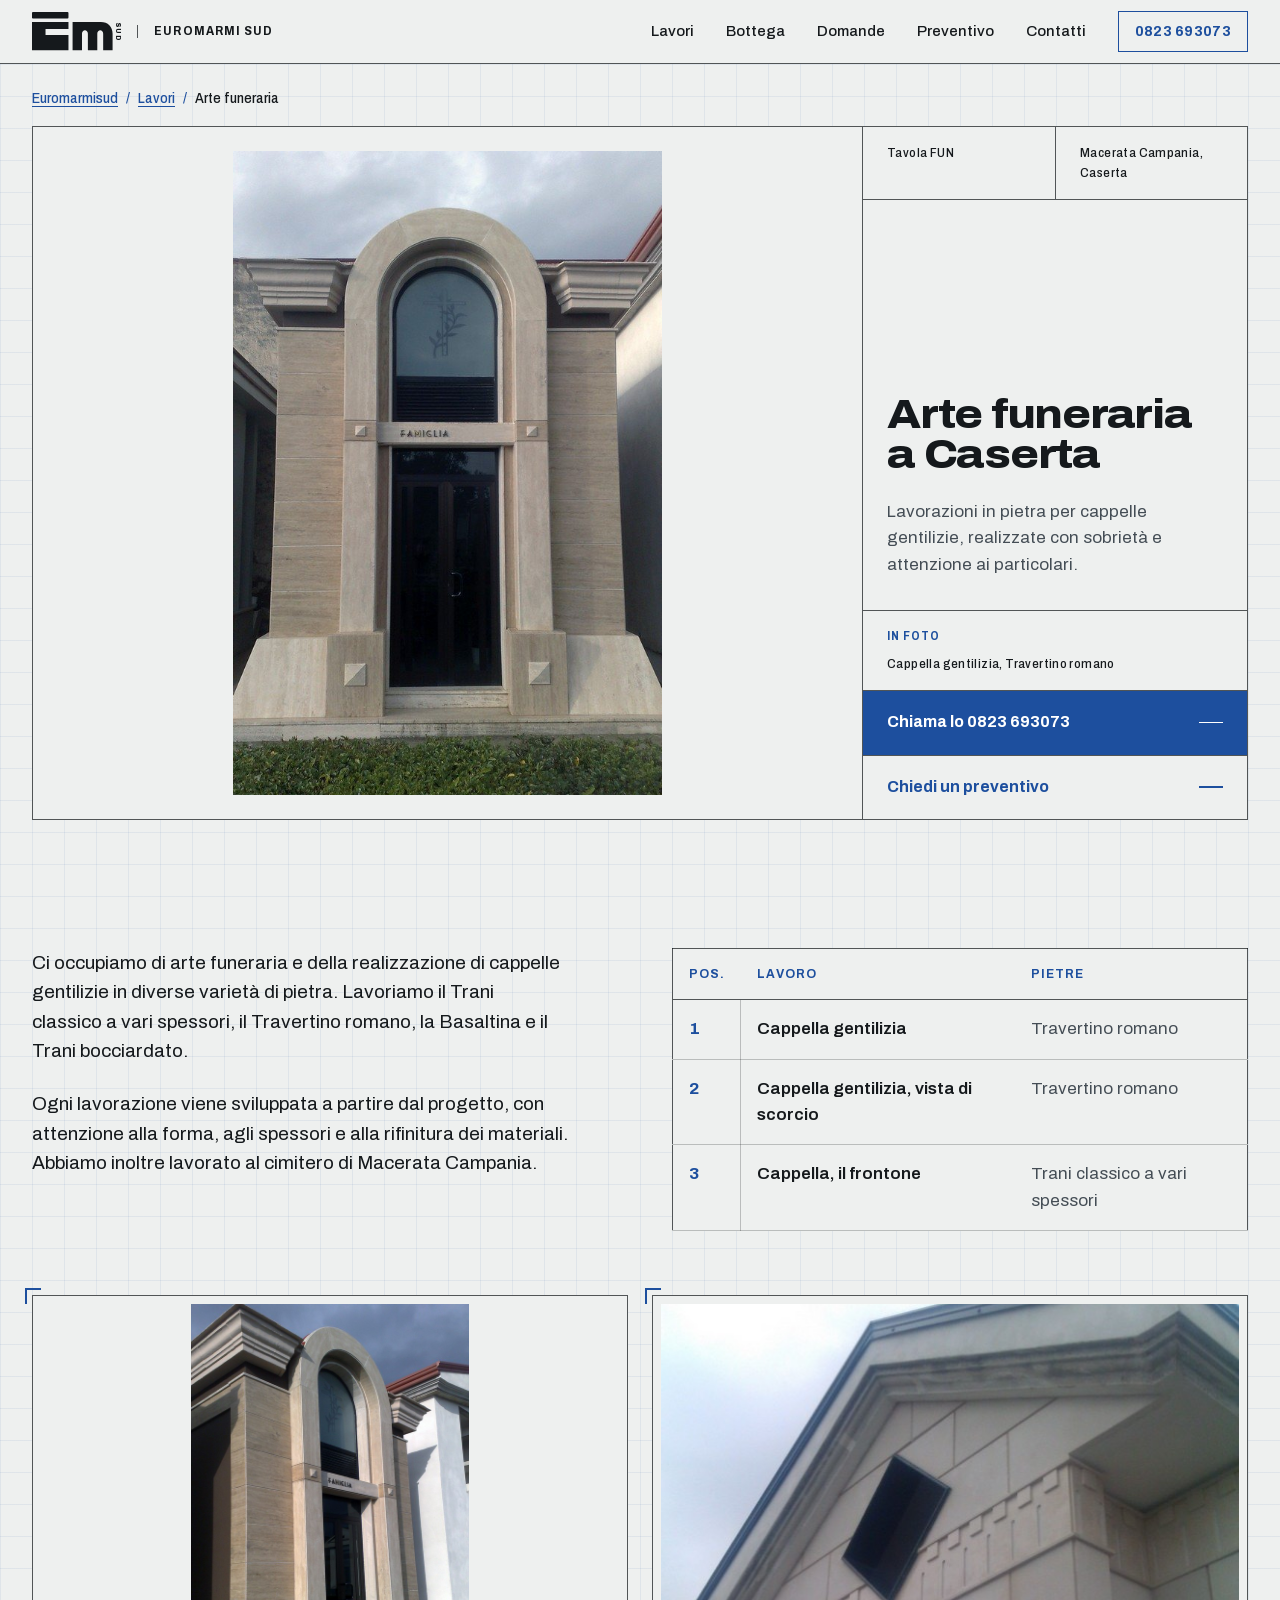
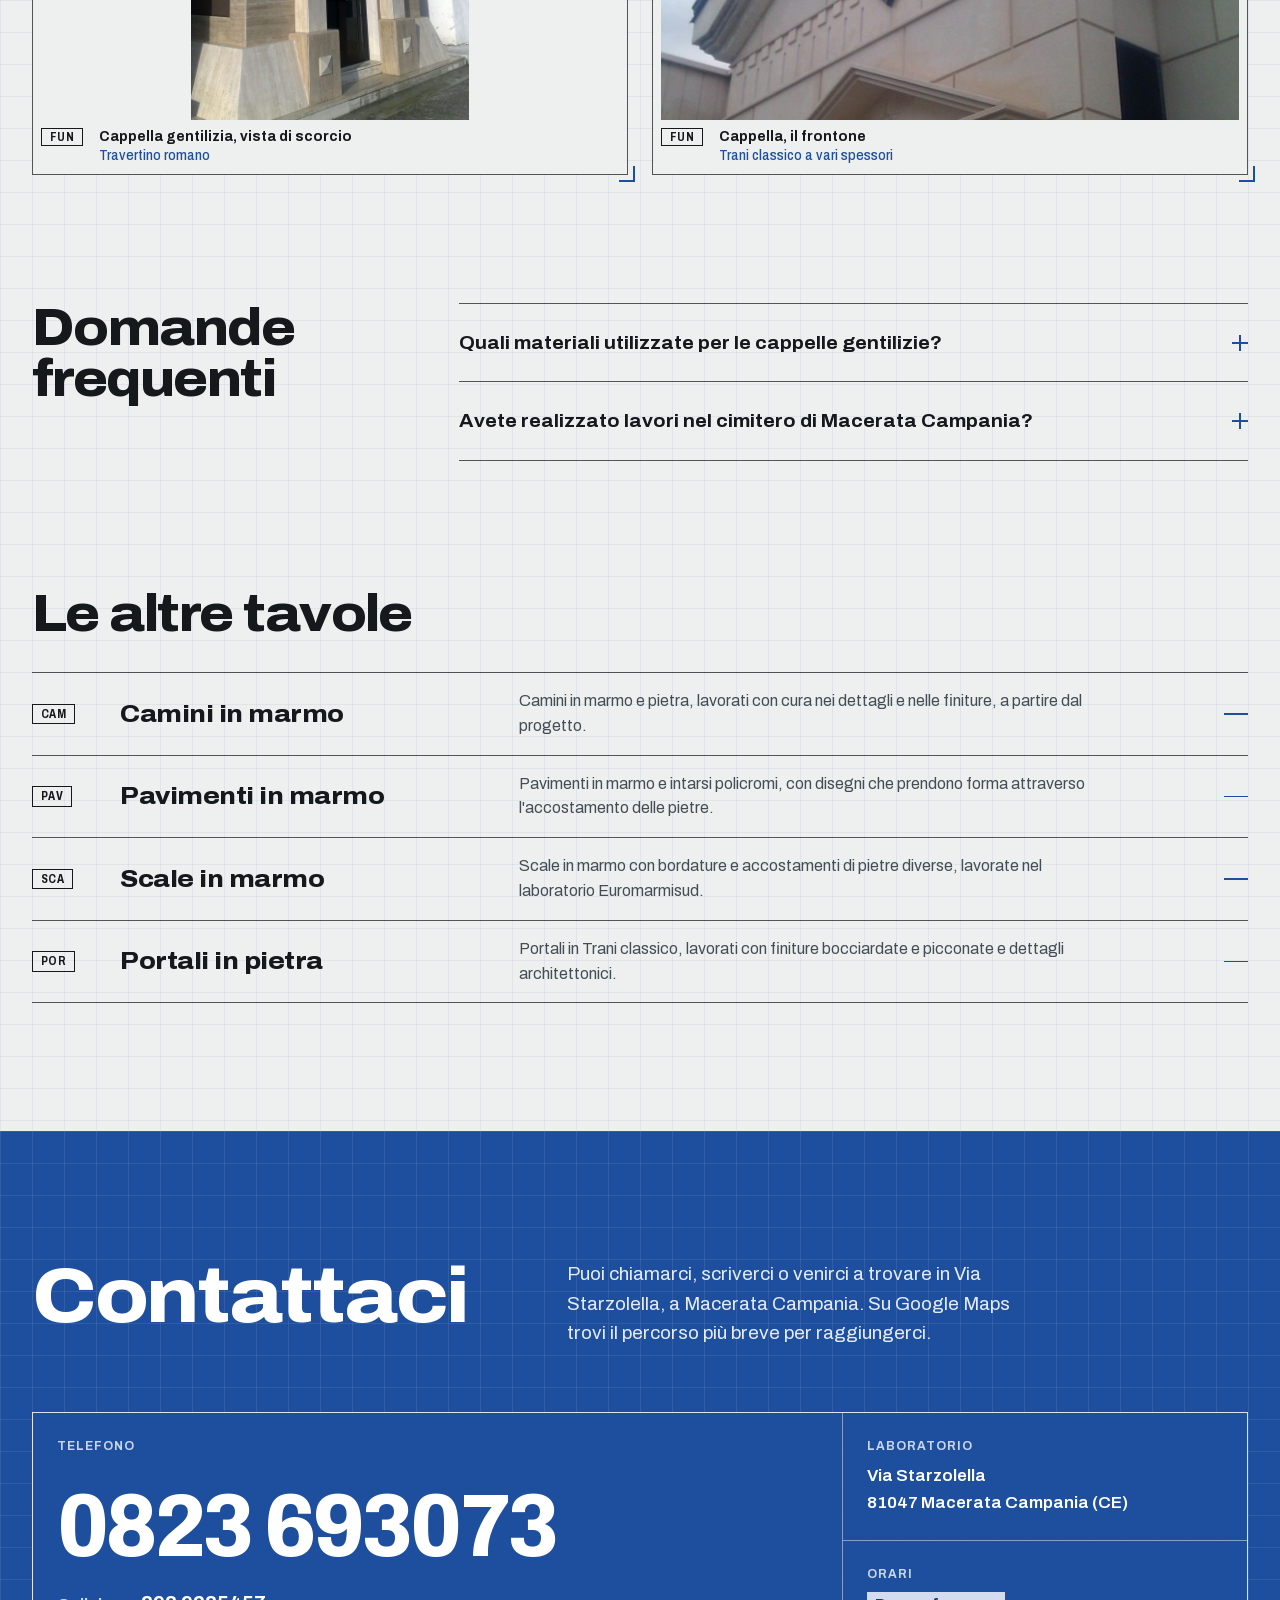
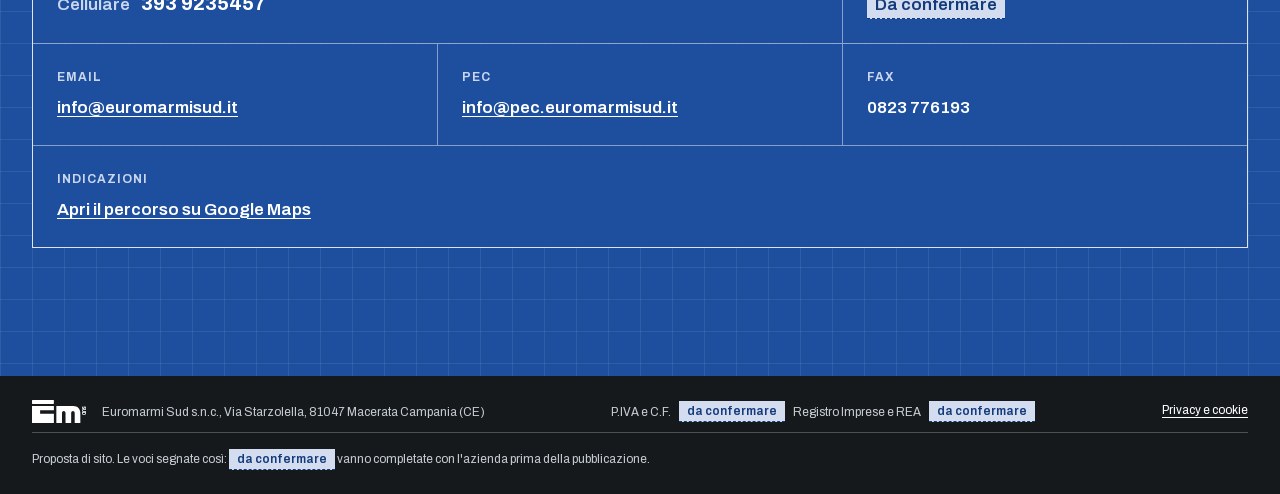
==== commit 42b80624: "Tutti i lavori in home, marchio in bottega, testi controllati sul loro sito" ====
--- a/arte-funeraria.html
+++ b/arte-funeraria.html
@@ -7,7 +7,6 @@
 <title>Arte funeraria a Caserta | Euromarmisud</title>
 <meta name="description" content="Arte funeraria a Caserta: cappelle gentilizie in Trani classico, Travertino romano, Basaltina e Trani bocciardato.">
 <link rel="canonical" href="https://www.euromarmisud.it/arte-funeraria.html">
-<meta name="robots" content="index, follow">
 <meta name="geo.region" content="IT-CE">
 <meta name="geo.placename" content="Macerata Campania">
 <meta property="og:type" content="website">
@@ -192,8 +191,8 @@
   </section>
 
   <section class="contatti" id="contatti" aria-labelledby="contatti-titolo">
-    <h2 id="contatti-titolo">Passa in laboratorio</h2>
-    <p class="contatti-invito">Per parlare del tuo progetto o conoscerci di persona, chiamaci allo 0823 693073 oppure passa in laboratorio a Macerata Campania. Ti accoglieremo con piacere.</p>
+    <h2 id="contatti-titolo">Contattaci</h2>
+    <p class="contatti-invito">Puoi chiamarci, scriverci o venirci a trovare in Via Starzolella, a Macerata Campania. Su Google Maps trovi il percorso più breve per raggiungerci.</p>
     <dl class="cartiglio-blu">
       <div class="cella telefono"><dt>Telefono</dt><dd><a href="tel:+390823693073">0823 693073</a><span class="cellulare">Cellulare <a href="tel:+393939235457">393 9235457</a></span></dd></div>
       <div class="cella"><dt>Laboratorio</dt><dd><address>Via Starzolella<br>81047 Macerata Campania (CE)</address></dd></div>
--- a/stile.css
+++ b/stile.css
@@ -78,7 +78,7 @@
   position: sticky; top: 0; z-index: 10;
   display: flex; align-items: center; gap: 32px;
   height: 64px; padding: 0 var(--margine);
-  background: rgba(238, 240, 239, 0.94);
+  background: var(--carrara);
   border-bottom: 1px solid var(--linea-forte);
 }
 .marchio {
@@ -611,3 +611,143 @@
 }
 
 .salta-visivo { position: absolute; width: 1px; height: 1px; overflow: hidden; clip-path: inset(50%); white-space: nowrap; }
+
+/* Nastro dei lavori in home: una fila da scorrere */
+.nastro { margin: 0 calc(var(--margine) * -1); }
+.nastro-lista {
+  display: flex; gap: 24px; margin: 0; list-style: none;
+  padding: 16px var(--margine) 24px; scroll-padding-inline: var(--margine);
+  overflow-x: auto; scroll-snap-type: x mandatory; overscroll-behavior-x: contain;
+  scrollbar-width: thin; scrollbar-color: var(--azul) transparent;
+}
+.nastro-lista:focus-visible { outline-offset: -2px; }
+.nastro .tav { flex: none; scroll-snap-align: start; }
+.nastro .tav a { display: block; color: inherit; text-decoration: none; height: 100%; }
+.nastro .tav figure { height: 100%; transition: background-color 200ms ease-out; }
+.nastro .tav img { flex: none; height: clamp(240px, 26vw, 360px); width: auto; aspect-ratio: 3 / 2; object-fit: cover; }
+.nastro .tav.alta img { aspect-ratio: 2 / 3; }
+.nastro .tav figcaption { max-width: 100%; }
+.nastro .tav a:hover figure { background: var(--azul-velo); }
+.nastro .tav figcaption { width: 0; min-width: 100%; }
+.nastro-fine { flex: none; scroll-snap-align: start; display: flex; }
+.nastro-fine a {
+  display: flex; flex-direction: column; justify-content: space-between; gap: 24px;
+  width: clamp(240px, 22vw, 320px); padding: 24px; text-decoration: none;
+  background: var(--azul); color: #fff; transition: background-color 200ms ease-out;
+}
+.nastro-fine a:hover { background: var(--azul-scuro); }
+.nastro-fine-titolo { font-size: 1.75rem; font-weight: 800; font-stretch: 112%; letter-spacing: -0.02em; line-height: 1.05; }
+.nastro-fine-testo { color: #e6ecf7; max-width: 24ch; }
+.nastro-fine-freccia { width: 40px; height: 1.5px; background: currentColor; transition: transform 240ms cubic-bezier(0.16, 1, 0.3, 1); transform-origin: left center; }
+.nastro-fine a:hover .nastro-fine-freccia { transform: scaleX(1.6); }
+.nastro-comandi { display: flex; align-items: stretch; gap: 8px; padding: 0 var(--margine); }
+.nastro-freccia {
+  width: 64px; min-height: 64px; display: grid; place-items: center; cursor: pointer;
+  background: transparent; border: 1px solid var(--linea-forte); color: var(--azul); border-radius: 0;
+  transition: background-color 200ms ease-out, opacity 200ms ease-out;
+}
+.nastro-freccia svg { width: 24px; height: 24px; fill: none; stroke: currentColor; stroke-width: 1.5; }
+.nastro-freccia:hover { background: var(--azul-velo); }
+.nastro-freccia:disabled { opacity: 0.32; cursor: default; background: transparent; }
+.nastro-tutti.bottone { margin-left: auto; border: 1px solid var(--azul); min-width: 240px; }
+@media (max-width: 720px) {
+  .nastro-lista { gap: 16px; }
+  .nastro .tav img { height: 216px; }
+  .nastro-fine a { width: 240px; }
+  .nastro-freccia { display: none; }
+  .nastro-tutti.bottone { margin-left: 0; width: 100%; border-left: 1px solid var(--azul); }
+}
+@media (prefers-reduced-motion: reduce) { .nastro-lista { scroll-behavior: auto; } }
+
+/* Pagina tutti i lavori */
+.pagina-lavori { padding-top: 48px; }
+.pagina-lavori h1 { font-size: clamp(2.25rem, 4.4vw, 4rem); line-height: 1; font-stretch: 112%; letter-spacing: -0.03em; font-weight: 800; }
+.nastro + .indice-tavole { margin-top: 64px; }
+@media (max-width: 720px) {
+  .lavori > .indice-tavole .indice-frase { display: none; }
+  .nastro + .indice-tavole { margin-top: 48px; }
+}
+.nastro-lista { align-items: flex-start; }
+.nastro .tav a, .nastro .tav figure { height: auto; }
+.nastro-fine { align-self: stretch; }
+
+/* Lavori: titolo a sinistra, pila dei campioni a destra */
+.lavori .lavori-testa { grid-template-columns: minmax(0, 6fr) minmax(0, 5fr); align-items: end; gap: 48px; }
+.lavori-titoli h2 { margin-bottom: 24px; }
+.lavori-titoli p { color: var(--inchiostro-2); max-width: 48ch; }
+.pila-zona { justify-self: stretch; }
+.pila-invito { font-size: 0.875rem; font-weight: 700; font-stretch: 88%; letter-spacing: 0.02em; color: var(--azul); margin-bottom: 16px; }
+.pila { list-style: none; margin: 0; padding: 0; width: 56%; display: flex; flex-direction: column; }
+.lastra {
+  position: relative; display: block; width: var(--l); height: var(--h); margin-left: var(--x);
+  padding: 0; border: 1px solid var(--inchiostro); border-radius: 0; cursor: pointer;
+  background: var(--foto) center / cover; font: inherit; color: inherit; text-align: left;
+  transition: transform 320ms cubic-bezier(0.16, 1, 0.3, 1), outline-color 200ms;
+}
+li + li > .lastra { border-top-width: 0; }
+.lastra-nome {
+  position: absolute; left: calc(100% + 8px); top: 50%; transform: translateY(-50%);
+  display: flex; align-items: center; gap: 8px; white-space: nowrap;
+  font-size: 0.75rem; font-weight: 700; font-stretch: 85%; letter-spacing: 0.06em; text-transform: uppercase;
+  color: var(--inchiostro-2); transition: color 200ms;
+}
+.lastra-nome::before { content: ""; width: 24px; height: 1px; background: var(--azul); transition: width 320ms cubic-bezier(0.16, 1, 0.3, 1); }
+.lastra:hover, .lastra:focus-visible, .lastra[aria-pressed="true"] { transform: translateX(16px); }
+.lastra:hover .lastra-nome, .lastra[aria-pressed="true"] .lastra-nome { color: var(--azul); }
+.lastra:hover .lastra-nome::before, .lastra[aria-pressed="true"] .lastra-nome::before { width: 40px; }
+.lastra[aria-pressed="true"] { outline: 2px solid var(--azul); outline-offset: 2px; z-index: 1; }
+.pila-tutte {
+  margin-top: 16px; padding: 8px 0; background: none; border: 0; cursor: pointer;
+  font: inherit; font-size: 0.875rem; font-weight: 700; color: var(--azul);
+  text-decoration: underline; text-underline-offset: 4px; text-decoration-thickness: 1px;
+}
+.pila-tutte[hidden] { display: none; }
+.nastro .tav[hidden] { display: none; }
+
+/* Carrellata piu piccola: quattro o cinque lavori visibili */
+.nastro .tav img { height: clamp(208px, 17vw, 264px); }
+.nastro .tav figcaption { font-size: 0.8125rem; }
+
+/* Lavori oltre le abitazioni */
+.progetti-elenco { margin: 0; border-top: 1px solid var(--linea-forte); }
+.progetti-elenco div { display: grid; grid-template-columns: minmax(0, 2fr) minmax(0, 3fr); gap: 16px; padding: 16px 0; border-bottom: 1px solid var(--linea); }
+.progetti-elenco dt { font-size: 0.75rem; font-weight: 700; letter-spacing: 0.08em; text-transform: uppercase; color: var(--azul); padding-top: 4px; }
+.progetti-elenco dd { margin: 0; font-weight: 500; }
+
+@media (max-width: 1100px) {
+  .lavori .lavori-testa { grid-template-columns: 1fr; gap: 40px; }
+  .progetti-elenco { grid-column: 1 / -1; }
+}
+@media (max-width: 720px) {
+  .pila { width: 52%; }
+  .nastro .tav img { height: 200px; }
+  .nastro-comandi { margin-top: 8px; }
+  .progetti-elenco div { grid-template-columns: 1fr; gap: 4px; }
+}
+@media (prefers-reduced-motion: reduce) { .lastra, .lastra-nome::before { transition: none; } }
+.nastro .tav img, .nastro .tav.alta img { aspect-ratio: 4 / 3; object-position: center 40%; }
+.progetti { grid-template-columns: minmax(0, 4fr) minmax(0, 8fr); }
+.progetti p { max-width: 64ch; }
+@media (max-width: 1100px) { .progetti { grid-template-columns: 1fr; gap: 16px; } }
+
+/* Bottega: il marchio disegnato al posto della foto */
+.marchio-foglio {
+  position: relative; display: grid; place-items: center; aspect-ratio: 4 / 3;
+  border: 1px solid var(--linea-forte); background: var(--carrara); padding: 48px;
+}
+.marchio-foglio::before, .marchio-foglio::after { content: ""; position: absolute; left: 48px; right: 48px; height: 1px; background: var(--azul); }
+.marchio-foglio::before { top: 24px; }
+.marchio-foglio::after { bottom: 24px; }
+.marchio-grande { width: 78%; height: auto; color: var(--inchiostro); }
+.bottega-marchio figcaption { margin-top: 16px; }
+.nastro-comandi:empty { display: none; }
+
+/* Telefono: nomi delle lastre dentro lo schermo */
+@media (max-width: 720px) {
+  .pila { width: 46%; }
+  .lastra-nome { font-size: 0.6875rem; letter-spacing: 0.04em; gap: 4px; left: calc(100% + 4px); }
+  .lastra-nome::before { width: 12px; }
+  .lastra:hover .lastra-nome::before, .lastra[aria-pressed="true"] .lastra-nome::before { width: 16px; }
+  .lastra:hover, .lastra:focus-visible, .lastra[aria-pressed="true"] { transform: translateX(8px); }
+  .marchio-foglio { padding: 32px; }
+}
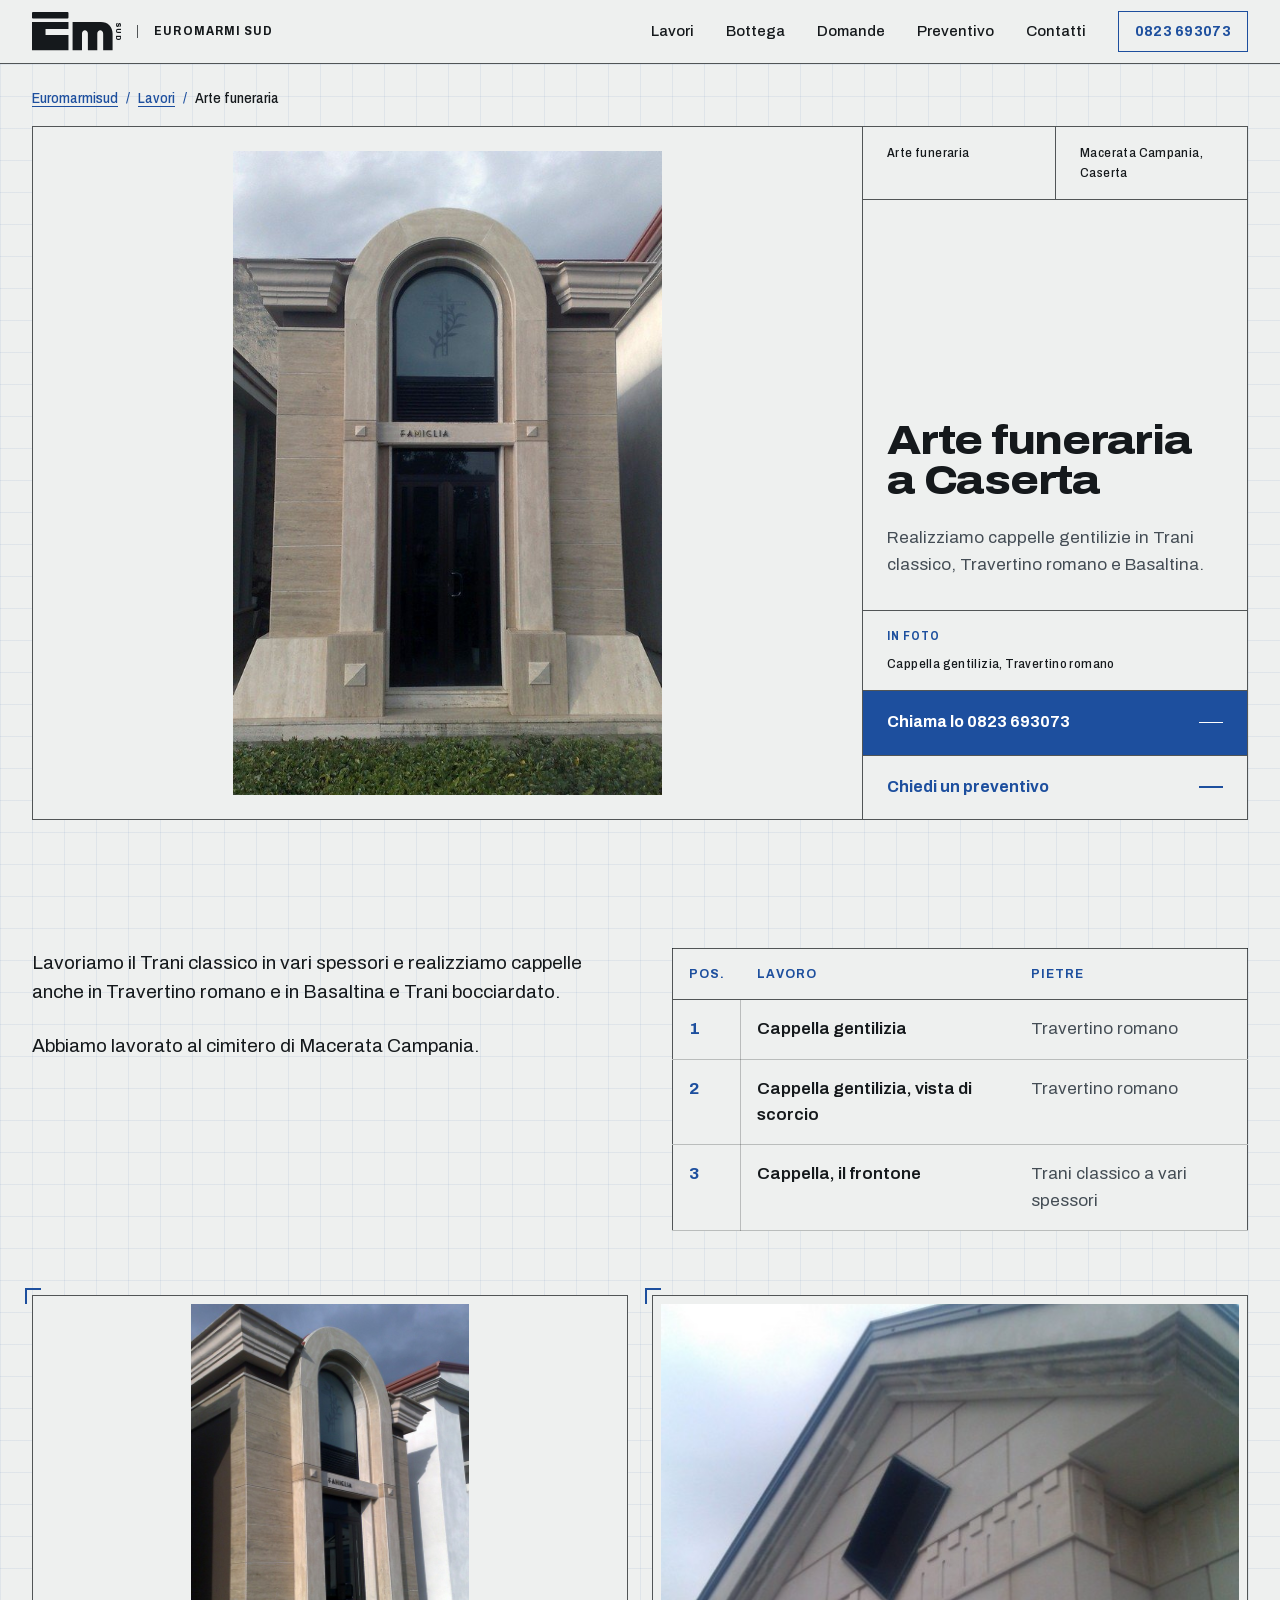
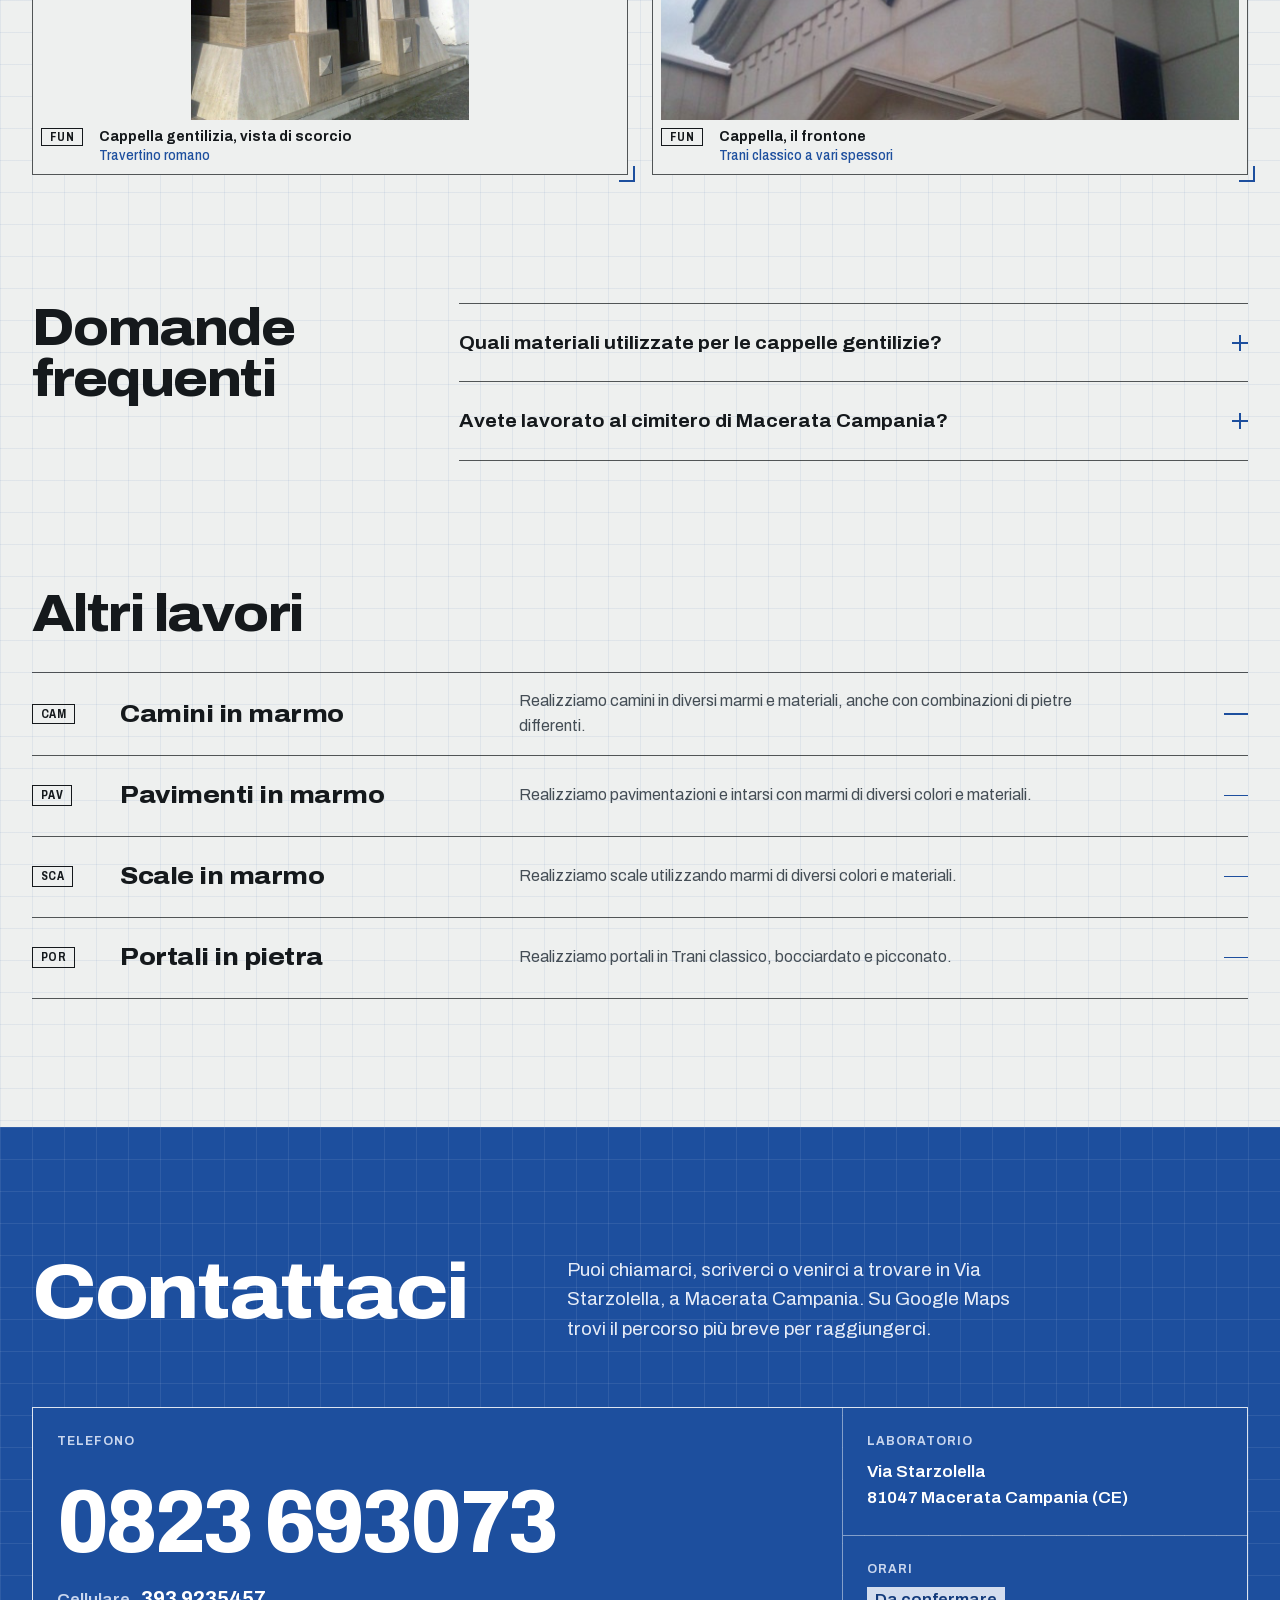
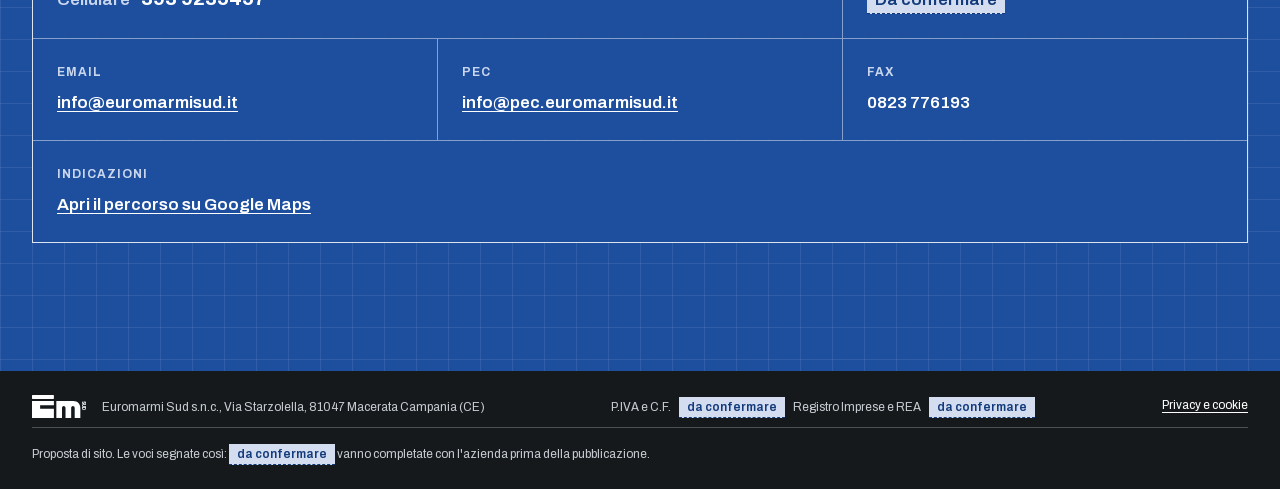
==== commit 5181b434: "Testi delle cinque pagine fedeli al loro sito" ====
--- a/arte-funeraria.html
+++ b/arte-funeraria.html
@@ -5,7 +5,7 @@
 <meta charset="utf-8">
 <meta name="viewport" content="width=device-width, initial-scale=1">
 <title>Arte funeraria a Caserta | Euromarmisud</title>
-<meta name="description" content="Arte funeraria a Caserta: cappelle gentilizie in Trani classico, Travertino romano, Basaltina e Trani bocciardato.">
+<meta name="description" content="Realizziamo cappelle gentilizie in marmo a Caserta, utilizzando Trani classico, Travertino romano e Basaltina.">
 <link rel="canonical" href="https://www.euromarmisud.it/arte-funeraria.html">
 <meta name="geo.region" content="IT-CE">
 <meta name="geo.placename" content="Macerata Campania">
@@ -13,7 +13,7 @@
 <meta property="og:locale" content="it_IT">
 <meta property="og:site_name" content="Euromarmisud">
 <meta property="og:title" content="Arte funeraria a Caserta | Euromarmisud">
-<meta property="og:description" content="Arte funeraria a Caserta: cappelle gentilizie in Trani classico, Travertino romano, Basaltina e Trani bocciardato.">
+<meta property="og:description" content="Realizziamo cappelle gentilizie in marmo a Caserta, utilizzando Trani classico, Travertino romano e Basaltina.">
 <meta property="og:url" content="https://www.euromarmisud.it/arte-funeraria.html">
 <meta property="og:image" content="https://www.euromarmisud.it/img/cappella-travertino-romano.jpg">
 <meta name="theme-color" content="#eef0ef">
@@ -27,7 +27,7 @@
     {
       "@type": "Service",
       "name": "Arte funeraria a Caserta",
-      "description": "Arte funeraria a Caserta: cappelle gentilizie in Trani classico, Travertino romano, Basaltina e Trani bocciardato.",
+      "description": "Realizziamo cappelle gentilizie in marmo a Caserta, utilizzando Trani classico, Travertino romano e Basaltina.",
       "url": "https://www.euromarmisud.it/arte-funeraria.html",
       "image": "https://www.euromarmisud.it/img/cappella-travertino-romano.jpg",
       "provider": {
@@ -74,15 +74,15 @@
           "name": "Quali materiali utilizzate per le cappelle gentilizie?",
           "acceptedAnswer": {
             "@type": "Answer",
-            "text": "Lavoriamo Trani classico a vari spessori, Travertino romano, Basaltina e Trani bocciardato."
+            "text": "Lavoriamo con Trani classico, Travertino romano e Basaltina, anche in combinazione con Trani bocciardato."
           }
         },
         {
           "@type": "Question",
-          "name": "Avete realizzato lavori nel cimitero di Macerata Campania?",
+          "name": "Avete lavorato al cimitero di Macerata Campania?",
           "acceptedAnswer": {
             "@type": "Answer",
-            "text": "Sì, Euromarmisud ha eseguito lavorazioni presso il cimitero di Macerata Campania."
+            "text": "Sì, abbiamo realizzato lavori presso il cimitero di Macerata Campania."
           }
         }
       ]
@@ -125,12 +125,12 @@
     </figure>
     <div class="cartiglio">
       <div class="cartiglio-riga duo">
-        <span>Tavola FUN</span>
+        <span>Arte funeraria</span>
         <span>Macerata Campania, Caserta</span>
       </div>
       <div class="cartiglio-titolo">
         <h1 id="titolo">Arte funeraria a Caserta</h1>
-        <p>Lavorazioni in pietra per cappelle gentilizie, realizzate con sobrietà e attenzione ai particolari.</p>
+        <p>Realizziamo cappelle gentilizie in Trani classico, Travertino romano e Basaltina.</p>
       </div>
       <div class="cartiglio-riga cartiglio-dati">
         <span><b>In foto</b>Cappella gentilizia, Travertino romano</span>
@@ -144,18 +144,18 @@
 
   <section class="scheda" aria-label="Il lavoro">
     <div class="scheda-testo">
-      <p>Ci occupiamo di arte funeraria e della realizzazione di cappelle gentilizie in diverse varietà di pietra. Lavoriamo il Trani classico a vari spessori, il Travertino romano, la Basaltina e il Trani bocciardato.</p><p>Ogni lavorazione viene sviluppata a partire dal progetto, con attenzione alla forma, agli spessori e alla rifinitura dei materiali. Abbiamo inoltre lavorato al cimitero di Macerata Campania.</p>
+      <p>Lavoriamo il Trani classico in vari spessori e realizziamo cappelle anche in Travertino romano e in Basaltina e Trani bocciardato.</p><p>Abbiamo lavorato al cimitero di Macerata Campania.</p>
     </div>
     <div class="distinta">
       <table>
-        <caption class="salta-visivo">Lavori e pietre di questa tavola</caption>
+        <caption class="salta-visivo">Lavori e pietre di questa pagina</caption>
         <thead><tr><th scope="col">Pos.</th><th scope="col">Lavoro</th><th scope="col">Pietre</th></tr></thead>
         <tbody><tr><td>1</td><td>Cappella gentilizia</td><td>Travertino romano</td></tr><tr><td>2</td><td>Cappella gentilizia, vista di scorcio</td><td>Travertino romano</td></tr><tr><td>3</td><td>Cappella, il frontone</td><td>Trani classico a vari spessori</td></tr></tbody>
       </table>
     </div>
   </section>
 
-  <section class="pagina-tavole" aria-label="Altri lavori di questa tavola">
+  <section class="pagina-tavole" aria-label="Altri lavori di questa pagina">
     <ol class="tavole poche">
       <li class="tav">
         <figure>
@@ -175,18 +175,18 @@
   <section class="domande" aria-labelledby="domande-titolo">
     <h2 id="domande-titolo">Domande frequenti</h2>
     <div class="note">
-      <details><summary>Quali materiali utilizzate per le cappelle gentilizie?</summary><p>Lavoriamo Trani classico a vari spessori, Travertino romano, Basaltina e Trani bocciardato.</p></details>
-      <details><summary>Avete realizzato lavori nel cimitero di Macerata Campania?</summary><p>Sì, Euromarmisud ha eseguito lavorazioni presso il cimitero di Macerata Campania.</p></details>
+      <details><summary>Quali materiali utilizzate per le cappelle gentilizie?</summary><p>Lavoriamo con Trani classico, Travertino romano e Basaltina, anche in combinazione con Trani bocciardato.</p></details>
+      <details><summary>Avete lavorato al cimitero di Macerata Campania?</summary><p>Sì, abbiamo realizzato lavori presso il cimitero di Macerata Campania.</p></details>
     </div>
   </section>
 
   <section class="altre" aria-labelledby="altre-titolo">
-    <h2 id="altre-titolo">Le altre tavole</h2>
+    <h2 id="altre-titolo">Altri lavori</h2>
     <ul class="indice-tavole">
-      <li><a href="camini-in-marmo.html"><span class="tav-n">CAM</span><span class="indice-nome">Camini in marmo</span><span class="indice-frase">Camini in marmo e pietra, lavorati con cura nei dettagli e nelle finiture, a partire dal progetto.</span></a></li>
-      <li><a href="pavimenti-e-intarsi.html"><span class="tav-n">PAV</span><span class="indice-nome">Pavimenti in marmo</span><span class="indice-frase">Pavimenti in marmo e intarsi policromi, con disegni che prendono forma attraverso l&#x27;accostamento delle pietre.</span></a></li>
-      <li><a href="scale-in-marmo.html"><span class="tav-n">SCA</span><span class="indice-nome">Scale in marmo</span><span class="indice-frase">Scale in marmo con bordature e accostamenti di pietre diverse, lavorate nel laboratorio Euromarmisud.</span></a></li>
-      <li><a href="portali-in-pietra.html"><span class="tav-n">POR</span><span class="indice-nome">Portali in pietra</span><span class="indice-frase">Portali in Trani classico, lavorati con finiture bocciardate e picconate e dettagli architettonici.</span></a></li>
+      <li><a href="camini-in-marmo.html"><span class="tav-n">CAM</span><span class="indice-nome">Camini in marmo</span><span class="indice-frase">Realizziamo camini in diversi marmi e materiali, anche con combinazioni di pietre differenti.</span></a></li>
+      <li><a href="pavimenti-e-intarsi.html"><span class="tav-n">PAV</span><span class="indice-nome">Pavimenti in marmo</span><span class="indice-frase">Realizziamo pavimentazioni e intarsi con marmi di diversi colori e materiali.</span></a></li>
+      <li><a href="scale-in-marmo.html"><span class="tav-n">SCA</span><span class="indice-nome">Scale in marmo</span><span class="indice-frase">Realizziamo scale utilizzando marmi di diversi colori e materiali.</span></a></li>
+      <li><a href="portali-in-pietra.html"><span class="tav-n">POR</span><span class="indice-nome">Portali in pietra</span><span class="indice-frase">Realizziamo portali in Trani classico, bocciardato e picconato.</span></a></li>
     </ul>
   </section>
 
--- a/stile.css
+++ b/stile.css
@@ -751,3 +751,4 @@
   .lastra:hover, .lastra:focus-visible, .lastra[aria-pressed="true"] { transform: translateX(8px); }
   .marchio-foglio { padding: 32px; }
 }
+.modulo input::placeholder, .modulo textarea::placeholder { color: var(--inchiostro-2); opacity: 0.72; }
